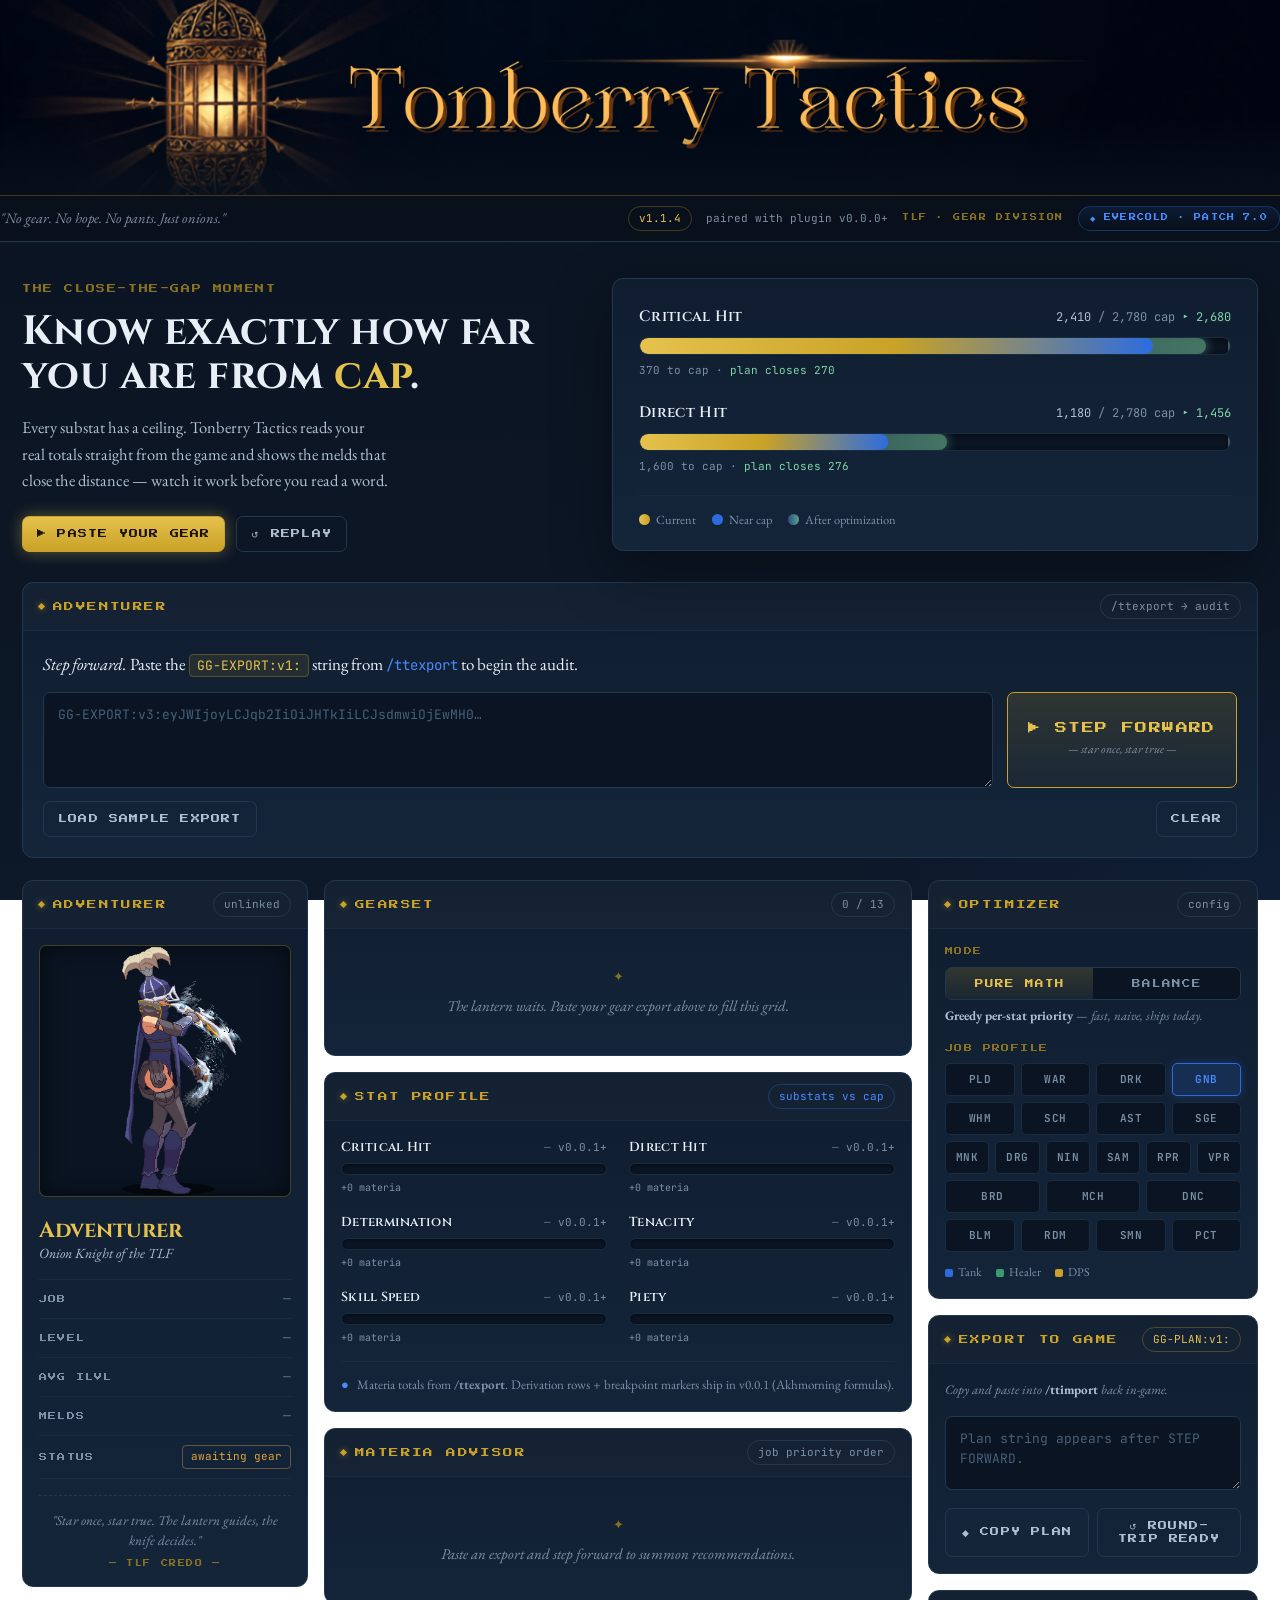
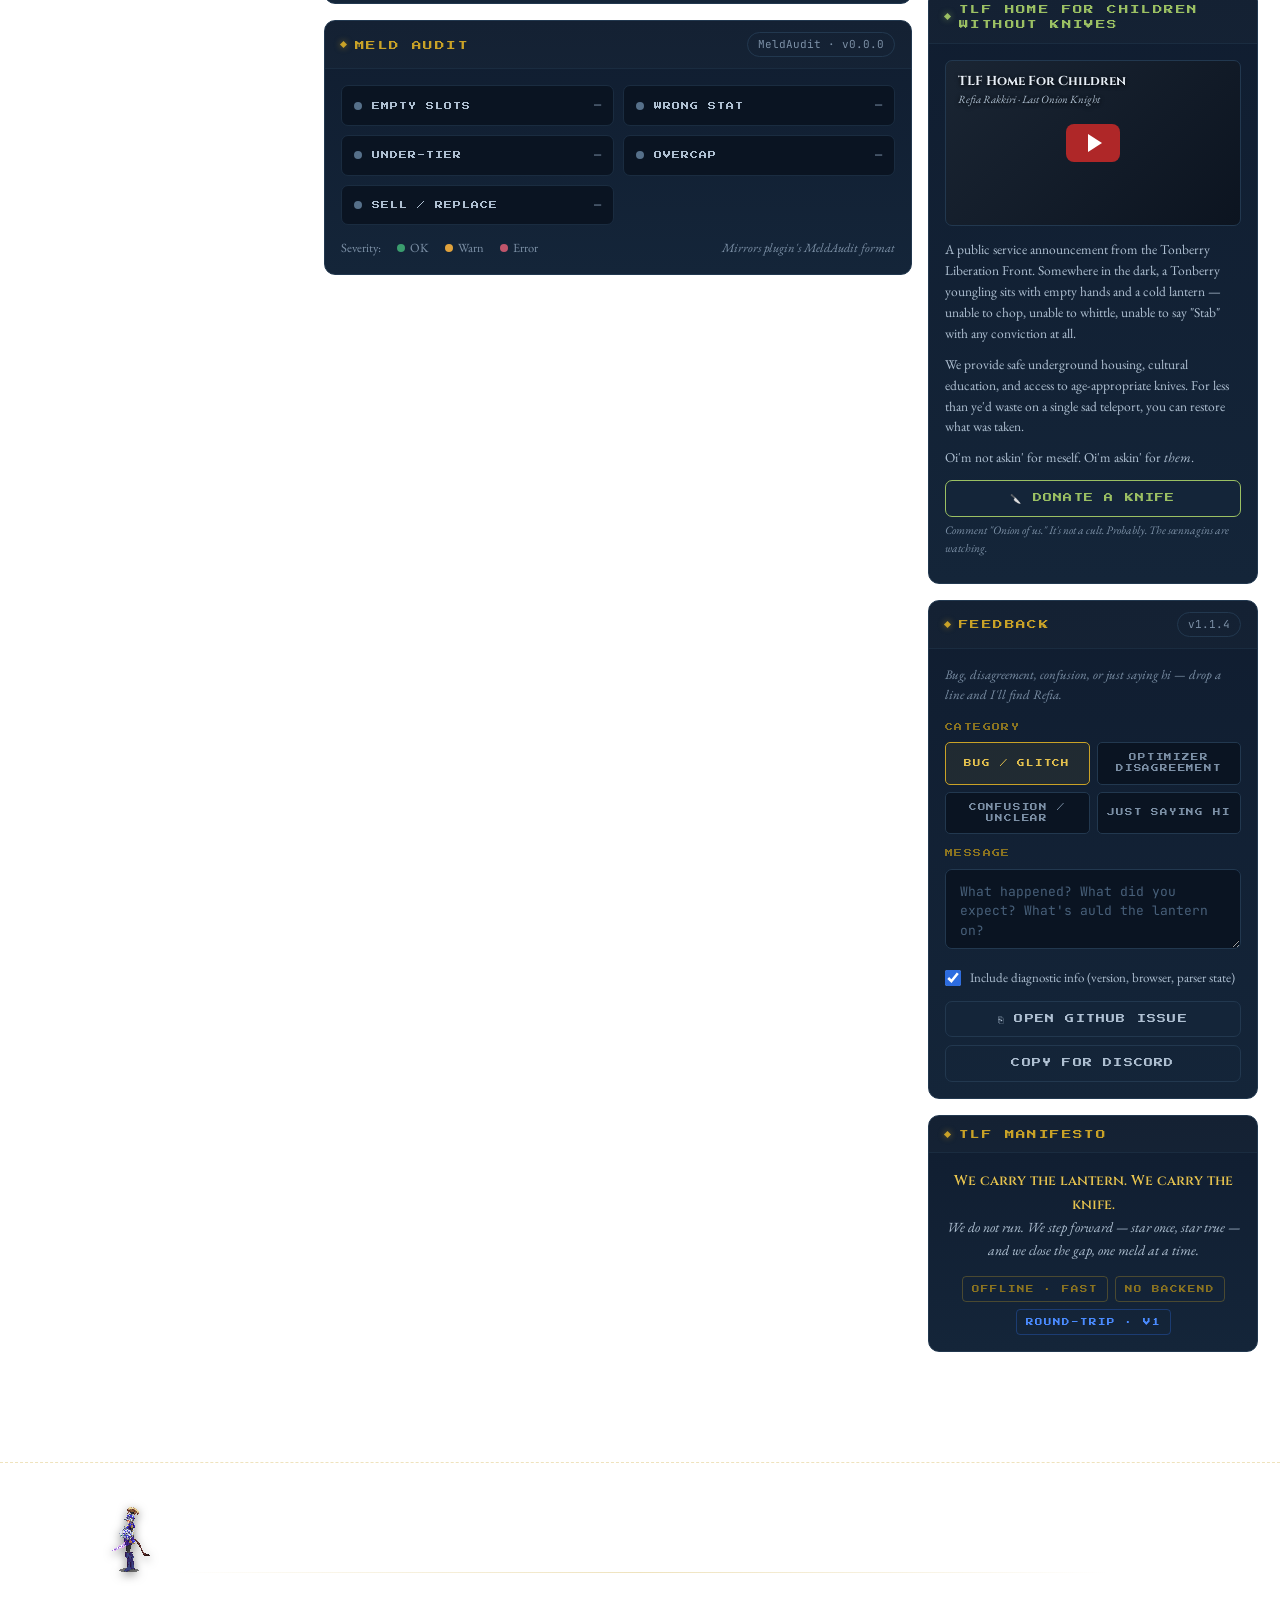
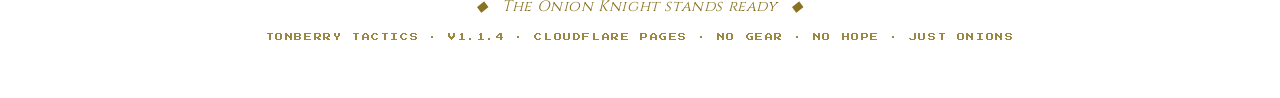
==== docs/design/web-phase2/website/index.html @ f64a409c "fix: restore v1.2.1 version alignment with Phase 2 Web Redesign" ====
<!DOCTYPE html>
<html lang="en">
<head>
<meta charset="UTF-8" />
<meta name="viewport" content="width=device-width, initial-scale=1.0" />
<title>Tonberry Tactics — Gear &amp; Materia Optimizer</title>
<meta name="description" content="Tonberry Tactics — paste your FFXIV gear export, see your real substat caps, and plan the melds." />

<link rel="icon" type="image/png" sizes="32x32" href="assets/favicon-32.png" />
<link rel="icon" type="image/svg+xml" href="assets/tt-icon.svg" />

<link rel="preconnect" href="https://fonts.googleapis.com" />
<link rel="preconnect" href="https://fonts.gstatic.com" crossorigin />
<link href="https://fonts.googleapis.com/css2?family=Cinzel:wght@500;600;700&family=EB+Garamond:ital,wght@0,400;0,500;1,400&family=JetBrains+Mono:wght@400;600&family=Press+Start+2P&display=swap" rel="stylesheet" />
<link rel="stylesheet" href="styles.css" />
</head>
<body>

<!-- ─── MASTHEAD ────────────────────────────────────────────────────────── -->
<header class="masthead">
  <img class="mh-bg" src="assets/masthead.png" alt="Tonberry Tactics" />
</header>
<div class="subbar">
  <div class="wrap subbar-inner">
    <span class="tagline">"No gear. No hope. No pants. Just onions."</span>
    <div class="subbar-meta">
      <span class="chip gold">v1.1.4</span>
      <span class="sub-plugin">paired with plugin v0.0.0+</span>
      <span class="sub-div">TLF · Gear Division</span>
      <span class="patch-pill">◆ Evercold · Patch 7.0</span>
    </div>
  </div>
</div>

<!-- ─── HERO — live close-the-gap demo ──────────────────────────────────── -->
<section class="hero-demo">
  <div class="wrap hero-inner">
    <div class="hero-copy">
      <span class="eyebrow">The close-the-gap moment</span>
      <h1 class="hero-head">Know exactly how far<br />you are from <span class="accent">cap</span>.</h1>
      <p class="hero-sub">Every substat has a ceiling. Tonberry Tactics reads your real totals straight from the game and shows the melds that close the distance — watch it work before you read a word.</p>
      <div class="hero-cta">
        <a class="btn primary" href="#exportTop">▶ Paste your gear</a>
        <button class="btn ghost cobalt" id="heroReplay">↺ Replay</button>
      </div>
    </div>
    <div class="hero-stage">
      <div class="hero-gauges" id="heroGauges"></div>
      <div class="hero-legend">
        <span><i class="dot gold"></i> Current</span>
        <span><i class="dot cobalt"></i> Near cap</span>
        <span><i class="dot ghost"></i> After optimization</span>
      </div>
    </div>
  </div>
</section>

<div class="wrap">

  <!-- ─── EXPORT BAR ────────────────────────────────────────────────────── -->
  <section class="panel export-bar" id="exportTop">
    <div class="panel-hd"><span class="title">Adventurer</span><span class="chip">/ttexport → audit</span></div>
    <div class="panel-bd">
      <p class="export-lead"><span class="italic">Step forward.</span> Paste the <span class="tok">GG-EXPORT:v1:</span> string from <span class="cmd">/ttexport</span> to begin the audit.</p>
      <div class="export-row">
        <textarea id="exportInput" placeholder="GG-EXPORT:v3:eyJWIjoyLCJqb2IiOiJHTkIiLCJsdmwiOjEwMH0…"></textarea>
        <button class="step-forward" id="stepBtn">
          ▶ Step Forward
          <small>— star once, star true —</small>
        </button>
      </div>
      <div class="export-actions">
        <button class="btn ghost cobalt" id="sampleBtn">Load sample export</button>
        <button class="btn ghost" id="clearBtn">Clear</button>
      </div>
    </div>
  </section>

  <!-- ─── MAIN LAYOUT ───────────────────────────────────────────────────── -->
  <div class="layout">

    <!-- LEFT: ADVENTURER -->
    <aside class="col-left">
      <section class="panel">
        <div class="panel-hd"><span class="title">Adventurer</span><span class="chip" id="advTag">unlinked</span></div>
        <div class="panel-bd">
          <img class="adv-portrait" src="assets/adventurer.png" alt="Adventurer portrait" />
          <div class="adv-name" id="advName">Adventurer</div>
          <div class="adv-role">Onion Knight of the TLF</div>
          <div class="adv-stats">
            <div class="row"><span class="k">Job</span><span class="v dim" id="advJob">—</span></div>
            <div class="row"><span class="k">Level</span><span class="v dim" id="advLevel">—</span></div>
            <div class="row"><span class="k">Avg iLvl</span><span class="v dim" id="advIlvl">—</span></div>
            <div class="row"><span class="k">Melds</span><span class="v dim" id="advMelds">—</span></div>
            <div class="row"><span class="k">Status</span><span class="adv-status" id="advStatus">awaiting gear</span></div>
          </div>
          <div class="adv-credo">
            "Star once, star true. The lantern guides, the knife decides."
            <span class="sig">— TLF Credo —</span>
          </div>
        </div>
      </section>
    </aside>

    <!-- MIDDLE: GEARSET / STAT PROFILE / ADVISOR / AUDIT -->
    <section class="col-mid">

      <section class="panel">
        <div class="panel-hd"><span class="title">Gearset</span><span class="chip" id="gearCount">0 / 13</span></div>
        <div class="panel-bd">
          <div id="gearEmpty" class="empty-state">The lantern waits. Paste your gear export above to fill this grid.</div>
          <div id="gearGrid" class="gear-grid" hidden></div>
        </div>
      </section>

      <section class="panel">
        <div class="panel-hd"><span class="title">Stat Profile</span><span class="chip cobalt">substats vs cap</span></div>
        <div class="panel-bd">
          <div id="statGrid" class="stat-grid"></div>
          <div class="stat-note"><span class="dot">●</span> <span>Materia totals from <strong>/ttexport</strong>. Derivation rows + breakpoint markers ship in v0.0.1 (Akhmorning formulas).</span></div>
        </div>
      </section>

      <section class="panel">
        <div class="panel-hd"><span class="title">Materia Advisor</span><span class="chip" id="advisorChip">job priority order</span></div>
        <div class="panel-bd">
          <div id="advisorEmpty" class="empty-state">Paste an export and step forward to summon recommendations.</div>
          <div id="advisorList" hidden></div>
        </div>
      </section>

      <section class="panel">
        <div class="panel-hd"><span class="title">Meld Audit</span><span class="chip">MeldAudit · v0.0.0</span></div>
        <div class="panel-bd">
          <div class="audit-grid">
            <div class="audit-row" id="auEmpty"><span class="sev"></span><span class="a-name">Empty slots</span><span class="a-val">—</span></div>
            <div class="audit-row" id="auWrong"><span class="sev"></span><span class="a-name">Wrong stat</span><span class="a-val">—</span></div>
            <div class="audit-row" id="auTier"><span class="sev"></span><span class="a-name">Under-tier</span><span class="a-val">—</span></div>
            <div class="audit-row" id="auOver"><span class="sev"></span><span class="a-name">Overcap</span><span class="a-val">—</span></div>
            <div class="audit-row" id="auSell"><span class="sev"></span><span class="a-name">Sell / replace</span><span class="a-val">—</span></div>
          </div>
          <div class="audit-legend">
            <span>Severity:</span>
            <span class="sw"><i style="background:var(--ok)"></i> OK</span>
            <span class="sw"><i style="background:var(--warn)"></i> Warn</span>
            <span class="sw"><i style="background:var(--over)"></i> Error</span>
            <span style="margin-left:auto; font-style:italic;">Mirrors plugin's MeldAudit format</span>
          </div>
        </div>
      </section>

    </section>

    <!-- RIGHT: OPTIMIZER / EXPORT / PSA / FEEDBACK / MANIFESTO -->
    <aside class="col-right">

      <section class="panel">
        <div class="panel-hd"><span class="title">Optimizer</span><span class="chip">config</span></div>
        <div class="panel-bd">
          <div class="job-label">Mode</div>
          <div class="mode-toggle" id="modeToggle">
            <button class="active" data-mode="pure">Pure Math</button>
            <button data-mode="balance">Balance</button>
          </div>
          <p class="mode-desc" id="modeDesc"><b>Greedy per-stat priority</b> — fast, naive, ships today.</p>
          <div class="job-label">Job profile</div>
          <div class="job-grid" id="jobGrid"></div>
          <div class="job-legend">
            <span><i style="background:var(--cobalt)"></i> Tank</span>
            <span><i style="background:var(--ok)"></i> Healer</span>
            <span><i style="background:var(--gold)"></i> DPS</span>
          </div>
        </div>
      </section>

      <section class="panel">
        <div class="panel-hd"><span class="title">Export to Game</span><span class="chip gold">GG-PLAN:v1:</span></div>
        <div class="panel-bd">
          <p class="mode-desc">Copy and paste into <b>/ttimport</b> back in-game.</p>
          <textarea id="planOutput" placeholder="Plan string appears after STEP FORWARD." readonly style="min-height:74px;"></textarea>
          <div class="fb-actions" style="margin-top:10px; flex-direction:row; gap:8px;">
            <button class="btn full" id="copyPlan">◆ Copy plan</button>
            <button class="btn full ghost" id="roundTrip">↺ Round-trip ready</button>
          </div>
        </div>
      </section>

      <section class="panel psa">
        <div class="panel-hd"><span class="title">TLF Home for Children Without Knives</span></div>
        <div class="panel-bd">
          <div class="video-thumb">
            <span class="v-cap">TLF Home For Children</span>
            <span class="v-sub">Refia Rakkiri · Last Onion Knight</span>
            <span class="play"></span>
          </div>
          <div class="psa-text">
            <p>A public service announcement from the Tonberry Liberation Front. Somewhere in the dark, a Tonberry youngling sits with empty hands and a cold lantern — unable to chop, unable to whittle, unable to say "Stab" with any conviction at all.</p>
            <p>We provide safe underground housing, cultural education, and access to age-appropriate knives. For less than ye'd waste on a single sad teleport, you can restore what was taken.</p>
            <p>Oi'm not askin' for meself. Oi'm askin' for <em>them</em>.</p>
            <div class="donate"><button class="btn">🔪 Donate a knife</button></div>
            <p class="small">Comment "Onion of us." It's not a cult. Probably. The sœnnagins are watching.</p>
          </div>
        </div>
      </section>

      <section class="panel">
        <div class="panel-hd"><span class="title">Feedback</span><span class="chip">v1.1.4</span></div>
        <div class="panel-bd">
          <p class="mode-desc">Bug, disagreement, confusion, or just saying hi — drop a line and I'll find Refia.</p>
          <div class="job-label">Category</div>
          <div class="fb-cat" id="fbCat">
            <button class="active">Bug / glitch</button>
            <button>Optimizer disagreement</button>
            <button>Confusion / unclear</button>
            <button>Just saying hi</button>
          </div>
          <div class="job-label">Message</div>
          <textarea placeholder="What happened? What did you expect? What's auld the lantern on?" style="min-height:80px;"></textarea>
          <label class="fb-check"><input type="checkbox" checked /> Include diagnostic info (version, browser, parser state)</label>
          <div class="fb-actions">
            <button class="btn full cobalt">⎘ Open GitHub issue</button>
            <button class="btn full ghost">Copy for Discord</button>
          </div>
        </div>
      </section>

      <section class="panel manifesto">
        <div class="panel-hd"><span class="title">TLF Manifesto</span></div>
        <div class="panel-bd">
          <span class="line">We carry the lantern. We carry the knife.</span><br />
          We do not run. We step forward — star once, star true — and we close the gap, one meld at a time.
          <div class="m-chips">
            <span class="m-chip">Offline · fast</span>
            <span class="m-chip">No backend</span>
            <span class="m-chip cobalt">Round-trip · v1</span>
          </div>
        </div>
      </section>

    </aside>
  </div>
</div>

<footer class="site-foot">
  <div class="wrap">
    <div class="foot-walk">
      <div class="ground"></div>
      <div class="walker"><img src="assets/onion-walker.png" alt="The Onion Knight, walking" /></div>
    </div>
    <div class="foot-credo">◆ &nbsp; The Onion Knight stands ready &nbsp; ◆</div>
    <div class="foot-meta">Tonberry Tactics · v1.1.4 · Cloudflare Pages · No gear · No hope · Just onions</div>
  </div>
</footer>

<script>
  // ── cap-gauge state (mirrors GearGoblin.Core CapGauge) ───────────────────
  var SOFT_REF = 2780;
  var STAT_DEFS = ['Critical Hit','Direct Hit','Determination','Tenacity','Skill Speed','Piety'];
  // empty state values
  var EMPTY = STAT_DEFS.map(function(l){ return { label:l, value:null, cap:null }; });
  // populated sample (GNB i735)
  var SAMPLE = {
    name:'Refia Rakkiri', job:'GNB', level:100, ilvl:735, melds:'18 / 24',
    stats:[
      { label:'Critical Hit', value:2640, cap:2780, proj:2714 },
      { label:'Direct Hit',   value:1330, cap:2780, proj:1426 },
      { label:'Determination',value:1910, cap:null,  proj:1968 },
      { label:'Tenacity',     value:1205, cap:2780 },
      { label:'Skill Speed',  value:2900, cap:2780 },
      { label:'Piety',        value:440,  cap:null }
    ],
    gear:['Weapon','Head','Body','Hands','Legs','Feet','Ears','Neck','Wrist','Ring','Ring','Off-hand','Soul'],
    audit:{ empty:['ok','0 open'], wrong:['warn','1 found'], tier:['ok','none'], over:['err','+120 SkS'], sell:['ok','keep all'] },
    advisor:[
      ['I','Legs #4 ← DH XII','+96','+0.4%'],
      ['II','Body #2 ← Crit XII','+74','+0.3%'],
      ['III','Hands #3 ← Det XII','+58','+0.2%']
    ]
  };

  function fmt(n){ return n.toLocaleString('en-US'); }
  var RM = window.matchMedia('(prefers-reduced-motion: reduce)').matches;

  function gState(v,c){
    var has=c!=null, r=has&&c>0?v/c:0, over=has&&v>c, near=has&&!over&&r>=0.9;
    var tick = over ? Math.round(c/v*100) : 100;
    return { has:has, over:over,
      fill: v==null?0:(!has?Math.min(85,Math.round(v/SOFT_REF*100)):over?tick:Math.min(100,Math.round(r*100))),
      tick: tick, bleed: over ? (100-tick) : 0,
      cls: (over||near) ? 'is-near' : 'is-mid' };
  }
  function projPctOf(proj, cap){
    return cap!=null ? Math.min(100,Math.round(proj/cap*100)) : Math.min(85,Math.round(proj/SOFT_REF*100));
  }

  function renderStats(stats, animate){
    var host=document.getElementById('statGrid'); host.innerHTML='';
    stats.forEach(function(s){
      var st=gState(s.value,s.cap);
      var hasProj = s.proj!=null && s.value!=null;
      var pPct = hasProj ? projPctOf(s.proj, s.cap) : null;
      var valHtml = s.value==null
        ? '<span class="gauge-val empty">— <span class="cap">v0.0.1+</span></span>'
        : '<span class="gauge-val">'+fmt(s.value)+' <span class="cap">'+(!st.has?'/ no cap':st.over?'/ '+fmt(s.cap)+' cap · <span class="over">+'+fmt(s.value-s.cap)+' over</span>':'/ '+fmt(s.cap)+' cap')+'</span></span>';
      var footHtml = s.value==null ? '<div class="gauge-foot">+0 materia</div>'
        : hasProj ? '<div class="gauge-foot proj">▸ plan → '+fmt(s.proj)+'</div>' : '';
      var g=document.createElement('div'); g.className='gauge';
      g.innerHTML='<div class="gauge-head"><span class="gauge-label">'+s.label+'</span>'+valHtml+'</div>'+
        '<div class="gauge-track">'+
          (hasProj ? '<div class="gauge-proj" data-fill="'+pPct+'"></div>' : '')+
          '<div class="gauge-fill '+st.cls+'" data-fill="'+st.fill+'"></div>'+
          (st.has?'<div class="cap-tick" style="left:'+st.tick+'%"></div>':'')+
          (st.bleed>0?'<div class="gauge-bleed" style="left:'+st.tick+'%" data-w="'+st.bleed+'"></div>':'')+
        '</div>'+footHtml;
      host.appendChild(g);
    });
    requestAnimationFrame(function(){
      host.querySelectorAll('.gauge-fill').forEach(function(el){ el.style.width=(animate&&!RM?el.getAttribute('data-fill'):(animate?el.getAttribute('data-fill'):0))+'%'; });
      var doDelta=function(){
        host.querySelectorAll('.gauge-proj').forEach(function(el){ el.style.width=el.getAttribute('data-fill')+'%'; });
        host.querySelectorAll('.gauge-bleed').forEach(function(el){ el.style.width=el.getAttribute('data-w')+'%'; });
      };
      if(animate){ RM ? doDelta() : setTimeout(doDelta, 720); }
    });
  }

  // ── HERO: live close-the-gap demo ─────────────────────────────────────────
  var HERO = [
    { label:'Critical Hit', value:2410, cap:2780, proj:2680 },
    { label:'Direct Hit',   value:1180, cap:2780, proj:1456 }
  ];
  function buildHero(){
    var host=document.getElementById('heroGauges'); host.innerHTML='';
    HERO.forEach(function(s){
      var fillPct=Math.round(s.value/s.cap*100), pPct=Math.round(s.proj/s.cap*100);
      var near=fillPct>=90;
      var gap=s.cap-s.value, closes=s.proj-s.value;
      var g=document.createElement('div'); g.className='hero-gauge';
      g.innerHTML='<div class="hg-head"><span class="hg-label">'+s.label+'</span>'+
        '<span class="hg-val"><span class="cur">'+fmt(s.value)+'</span> <span class="cap">/ '+fmt(s.cap)+' cap</span> <span class="proj">▸ '+fmt(s.proj)+'</span></span></div>'+
        '<div class="hero-track"><div class="hg-proj" data-fill="'+pPct+'"></div>'+
          '<div class="hg-fill'+(near?' is-near':'')+'" data-fill="'+fillPct+'"></div>'+
          '<div class="hero-tick"></div></div>'+
        '<div class="hg-gap">'+fmt(gap)+' to cap · <span class="closes">plan closes '+fmt(closes)+'</span></div>';
      host.appendChild(g);
    });
  }
  function playHero(){
    var host=document.getElementById('heroGauges');
    var fills=host.querySelectorAll('.hg-fill'), projs=host.querySelectorAll('.hg-proj');
    var head=document.querySelector('.hero-head');
    if(RM){
      fills.forEach(function(f){ f.style.width=f.dataset.fill+'%'; });
      projs.forEach(function(p){ p.style.width=p.dataset.fill+'%'; });
      head.classList.add('in'); host.classList.add('show-proj'); return;
    }
    fills.forEach(function(f){ f.style.width='0%'; });
    projs.forEach(function(p){ p.style.width='0%'; });
    head.classList.remove('in'); host.classList.remove('show-proj');
    requestAnimationFrame(function(){
      setTimeout(function(){ fills.forEach(function(f){ f.style.width=f.dataset.fill+'%'; }); }, 160);
      setTimeout(function(){ head.classList.add('in'); }, 720);
      setTimeout(function(){ projs.forEach(function(p){ p.style.width=p.dataset.fill+'%'; }); host.classList.add('show-proj'); }, 1750);
    });
  }

  // ── job grid ──────────────────────────────────────────────────────────────
  var JOBS = [
    [['PLD','tank'],['WAR','tank'],['DRK','tank'],['GNB','tank']],
    [['WHM','healer'],['SCH','healer'],['AST','healer'],['SGE','healer']],
    [['MNK','dps'],['DRG','dps'],['NIN','dps'],['SAM','dps'],['RPR','dps'],['VPR','dps']],
    [['BRD','dps'],['MCH','dps'],['DNC','dps']],
    [['BLM','dps'],['RDM','dps'],['SMN','dps'],['PCT','dps']]
  ];
  var activeJob='GNB';
  function renderJobs(){
    var host=document.getElementById('jobGrid'); host.innerHTML='';
    JOBS.forEach(function(rowArr){
      var row=document.createElement('div'); row.className='job-row';
      rowArr.forEach(function(j){
        var b=document.createElement('div');
        b.className='job '+j[1]+(j[0]===activeJob?' active':'');
        b.textContent=j[0];
        b.onclick=function(){ activeJob=j[0]; renderJobs(); };
        row.appendChild(b);
      });
      host.appendChild(row);
    });
  }

  // ── populate / clear ──────────────────────────────────────────────────────
  function setText(id,t){ document.getElementById(id).textContent=t; }
  function loadSample(){
    var s=SAMPLE;
    setText('advName',s.name); setText('advJob',s.job); setText('advLevel',s.level);
    setText('advIlvl','i'+s.ilvl); setText('advMelds',s.melds);
    document.getElementById('advJob').classList.remove('dim');
    document.getElementById('advLevel').classList.remove('dim');
    document.getElementById('advIlvl').classList.remove('dim');
    document.getElementById('advMelds').classList.remove('dim');
    var st=document.getElementById('advStatus'); st.textContent='audited'; st.style.color='var(--ok)'; st.style.borderColor='rgba(58,157,110,0.4)';
    document.getElementById('advTag').textContent='linked';
    activeJob=s.job; renderJobs();

    // gear
    document.getElementById('gearEmpty').hidden=true;
    var gg=document.getElementById('gearGrid'); gg.hidden=false; gg.innerHTML='';
    s.gear.forEach(function(name){
      var d=document.createElement('div'); d.className='gear-slot';
      d.innerHTML='<span class="ico"></span><span><span class="g-name">'+name+'</span><br><span class="g-meta">i'+s.ilvl+' · melded</span></span>';
      gg.appendChild(d);
    });
    setText('gearCount','13 / 13');

    renderStats(s.stats, true);

    // advisor
    document.getElementById('advisorEmpty').hidden=true;
    var al=document.getElementById('advisorList'); al.hidden=false; al.innerHTML='';
    al.style.display='flex'; al.style.flexDirection='column'; al.style.gap='8px';
    s.advisor.forEach(function(r){
      var d=document.createElement('div');
      d.style.cssText='display:flex;align-items:center;gap:12px;padding:10px 12px;border:1px solid var(--line-soft);border-radius:7px;background:var(--sink);';
      d.innerHTML='<span style="font-family:var(--f-pixel);font-size:9px;color:var(--gold-bright);">'+r[0]+'</span>'+
        '<span style="font-family:var(--f-data);font-size:13px;color:var(--fg);flex:1;">'+r[1]+' <span style="color:var(--ok);">('+r[2]+')</span></span>'+
        '<span class="chip cobalt">'+r[3]+'</span>';
      al.appendChild(d);
    });

    // audit
    var a=s.audit;
    [['auEmpty',a.empty],['auWrong',a.wrong],['auTier',a.tier],['auOver',a.over],['auSell',a.sell]].forEach(function(x){
      var row=document.getElementById(x[0]); row.className='audit-row '+x[1][0];
      row.querySelector('.a-val').textContent=x[1][1];
    });

    document.getElementById('planOutput').value='GG-PLAN:v1:eyJWIjoxLCJqb2IiOiJHTkIiLCJtZWxkcyI6W119…';
    document.getElementById('exportInput').value='GG-EXPORT:v2:eyJWIjoyLCJqb2IiOiJHTkIiLCJsdmwiOjEwMCwiaWx2bCI6NzM1fQ…';
  }

  function clearAll(){ location.reload(); }

  // ── mode + feedback toggles ───────────────────────────────────────────────
  document.getElementById('modeToggle').addEventListener('click', function(e){
    var b=e.target.closest('button'); if(!b) return;
    this.querySelectorAll('button').forEach(function(x){ x.classList.remove('active'); });
    b.classList.add('active');
    document.getElementById('modeDesc').innerHTML = b.dataset.mode==='pure'
      ? '<b>Greedy per-stat priority</b> — fast, naive, ships today.'
      : '<b>Balance consensus weights</b> — community stat priorities per job.';
  });
  document.getElementById('fbCat').addEventListener('click', function(e){
    var b=e.target.closest('button'); if(!b) return;
    this.querySelectorAll('button').forEach(function(x){ x.classList.remove('active'); });
    b.classList.add('active');
  });

  document.getElementById('sampleBtn').onclick=loadSample;
  document.getElementById('stepBtn').onclick=function(){
    if(document.getElementById('exportInput').value.trim()) loadSample(); else loadSample();
  };
  document.getElementById('clearBtn').onclick=clearAll;
  document.getElementById('heroReplay').onclick=playHero;

  // init: hero demo + empty tool state
  buildHero(); playHero();
  renderStats(EMPTY, false);
  renderJobs();
</script>
</body>
</html>
---- docs/design/web-phase2/website/styles.css ----
/* Tonberry Tactics — web optimizer, modern dark redesign (v1.1.4)
   Same tool, same panels, same TLF voice — refined chrome, real hierarchy,
   cap-gauge stat profile. Plain CSS; ports to Blazor. */

:root {
  /* ground */
  --bg:#0a1320; --bg-2:#0d1828;
  --panel:#101d30; --panel-2:#142539; --sink:#0a1422;
  --line:#22384f; --line-soft:#1a2c40;
  --line-gold:rgba(201,162,39,0.30); --line-cobalt:rgba(45,108,223,0.35);
  /* accents */
  --gold:#C9A227; --gold-bright:#E5C24E; --gold-dim:#8A7320;
  --cobalt:#2D6CDF; --cobalt-bright:#4A8BFF; --cobalt-deep:#1B3F8C;
  --tonberry:#9bc063;
  /* text */
  --fg:#E7EEF6; --fg-2:#AFC0D2; --fg-muted:#7C90A6; --fg-faint:#56708a;
  /* status */
  --ok:#3A9D6E; --warn:#E0A23C; --over:#C0556B; --err:#C0556B;
  /* glow */
  --glow-gold:0 0 16px rgba(229,194,78,0.40);
  --glow-cobalt:0 0 18px rgba(74,139,255,0.45);
  /* type */
  --f-display:"Cinzel","Trajan Pro",Georgia,serif;
  --f-body:"EB Garamond",Georgia,serif;
  --f-pixel:"Press Start 2P",monospace;
  --f-data:"JetBrains Mono","Cascadia Code",monospace;
  --radius:11px; --radius-sm:7px;
}

* { box-sizing:border-box; margin:0; padding:0; }
html { -webkit-text-size-adjust:100%; }
body {
  font-family:var(--f-body); font-size:16px; line-height:1.55; color:var(--fg);
  background:
    radial-gradient(70vw 50vh at 12% -5%, rgba(201,162,39,0.06), transparent 60%),
    radial-gradient(60vw 50vh at 100% 100%, rgba(45,108,223,0.08), transparent 60%),
    linear-gradient(180deg, var(--bg) 0%, var(--bg-2) 100%);
  background-attachment:fixed; min-height:100vh;
  -webkit-font-smoothing:antialiased;
}
.wrap { max-width:1280px; margin:0 auto; padding:0 22px; }
a { color:inherit; }

/* ── shared atoms ─────────────────────────────────────────────────────────── */
.eyebrow {
  font-family:var(--f-pixel); font-size:9px; letter-spacing:1.6px; text-transform:uppercase;
  color:var(--gold-dim);
}
.mono { font-family:var(--f-data); }
.italic { font-family:var(--f-body); font-style:italic; }

.btn {
  font-family:var(--f-pixel); font-size:9px; letter-spacing:1.2px; text-transform:uppercase;
  padding:11px 14px; border-radius:var(--radius-sm); border:1px solid var(--line);
  background:var(--panel-2); color:var(--fg-2); cursor:pointer; line-height:1.4;
  transition:all .16s ease; display:inline-flex; align-items:center; gap:8px; text-decoration:none;
}
.btn:hover { border-color:var(--gold); color:var(--gold-bright); }
.btn.primary {
  background:linear-gradient(180deg, var(--gold-bright), var(--gold)); color:#1a1306;
  border-color:var(--gold); box-shadow:var(--glow-gold); font-weight:400;
}
.btn.primary:hover { filter:brightness(1.06); color:#1a1306; }
.btn.ghost { background:transparent; }
.btn.cobalt:hover { border-color:var(--cobalt); color:var(--cobalt-bright); }
.btn.full { width:100%; justify-content:center; }

.chip {
  font-family:var(--f-data); font-size:11px; color:var(--fg-muted);
  border:1px solid var(--line); border-radius:999px; padding:3px 10px; white-space:nowrap;
}
.chip.gold { color:var(--gold-bright); border-color:var(--line-gold); }
.chip.cobalt { color:var(--cobalt-bright); border-color:var(--line-cobalt); }

/* ── panel ────────────────────────────────────────────────────────────────── */
.panel {
  background:linear-gradient(180deg, var(--panel), var(--panel-2));
  border:1px solid var(--line); border-radius:var(--radius);
  margin-bottom:16px; overflow:hidden;
}
.panel-hd {
  display:flex; align-items:center; justify-content:space-between; gap:10px;
  padding:11px 16px; border-bottom:1px solid var(--line-soft);
  background:rgba(255,255,255,0.015);
}
.panel-hd .title {
  font-family:var(--f-pixel); font-size:9.5px; letter-spacing:1.4px; text-transform:uppercase;
  color:var(--gold); display:flex; align-items:center; gap:9px;
}
.panel-hd .title::before {
  content:""; width:5px; height:5px; background:var(--gold); transform:rotate(45deg); flex:none;
  box-shadow:0 0 6px rgba(201,162,39,0.6);
}
.panel-bd { padding:16px; }

.empty-state {
  font-family:var(--f-body); font-style:italic; font-size:15px; color:var(--fg-muted);
  text-align:center; padding:22px 14px; line-height:1.5;
}
.empty-state::before { content:"✦"; color:var(--gold-dim); display:block; font-style:normal; margin-bottom:8px; font-size:13px; }

/* ── masthead (Canva banner) ──────────────────────────────────────────────── */
.masthead {
  position:relative; width:100%; background:#070d16; overflow:hidden;
  height:clamp(132px, 17vw, 196px); border-bottom:1px solid var(--line-gold);
}
.masthead .mh-bg {
  position:absolute; inset:0; width:100%; height:100%; object-fit:cover; object-position:center;
  z-index:0;
}
/* fade the banner edges into the app ground */
.masthead::after {
  content:""; position:absolute; inset:0; z-index:1; pointer-events:none;
  background:
    linear-gradient(180deg, transparent 60%, rgba(10,19,32,0.55) 100%),
    radial-gradient(120% 80% at 50% 30%, transparent 55%, rgba(7,13,22,0.6) 100%);
}

/* slim sticky info bar under the masthead */
.subbar {
  position:sticky; top:0; z-index:40; border-bottom:1px solid var(--line);
  background:rgba(9,16,27,0.82); -webkit-backdrop-filter:blur(10px); backdrop-filter:blur(10px);
}
.subbar-inner { display:flex; align-items:center; justify-content:space-between; gap:18px; padding:10px 0; }
.subbar .tagline { font-family:var(--f-body); font-style:italic; font-size:14.5px; color:var(--fg-muted); white-space:nowrap; }
.subbar-meta { display:flex; align-items:center; gap:14px; }
.subbar-meta .sub-plugin { font-family:var(--f-data); font-size:11px; color:var(--fg-muted); }
.subbar-meta .sub-div { font-family:var(--f-pixel); font-size:7px; letter-spacing:1.5px; color:var(--gold-dim); text-transform:uppercase; }
.patch-pill {
  font-family:var(--f-pixel); font-size:7px; letter-spacing:1.2px; text-transform:uppercase; color:var(--cobalt-bright);
  border:1px solid var(--line-cobalt); border-radius:999px; padding:6px 11px;
  background:linear-gradient(180deg, rgba(45,108,223,0.12), transparent);
}

/* ── HERO — the "close-the-gap" live demo ─────────────────────────────────── */
.hero-demo { padding:34px 0 8px; }
.hero-inner { display:grid; grid-template-columns:0.92fr 1.08fr; gap:40px; align-items:center; }
.hero-copy .eyebrow { display:inline-block; margin-bottom:14px; }
.hero-head {
  font-family:var(--f-display); font-weight:700; font-size:clamp(2rem,3.2vw,2.9rem); line-height:1.08;
  color:var(--fg); letter-spacing:0.4px;
  opacity:0; transform:translateY(14px); transition:opacity .8s ease, transform .8s cubic-bezier(.22,.61,.36,1);
}
.hero-head.in { opacity:1; transform:none; }
.hero-head .accent { color:var(--gold-bright); }
.hero-sub { font-family:var(--f-body); font-size:16.5px; color:var(--fg-2); margin:16px 0 22px; max-width:46ch; line-height:1.6; }
.hero-cta { display:flex; gap:11px; flex-wrap:wrap; }

.hero-stage {
  background:linear-gradient(180deg, var(--panel), var(--panel-2));
  border:1px solid var(--line); border-radius:var(--radius); padding:26px 26px 20px;
  box-shadow:0 22px 60px rgba(0,0,0,0.35);
}
.hero-gauges { display:flex; flex-direction:column; gap:22px; }
.hero-gauge .hg-head { display:flex; justify-content:space-between; align-items:baseline; gap:10px; margin-bottom:9px; }
.hg-label { font-family:var(--f-display); font-size:15px; font-weight:600; color:var(--fg); letter-spacing:0.3px; white-space:nowrap; }
.hg-val { font-family:var(--f-data); font-size:12px; color:var(--fg-2); white-space:nowrap; }
.hg-val .cap { color:var(--fg-muted); }
.hg-val .proj { color:#7fd6a6; opacity:0; transition:opacity .6s ease; }
.hero-gauges.show-proj .hg-val .proj { opacity:1; }
.hero-track {
  position:relative; height:18px; border-radius:999px; background:var(--sink);
  border:1px solid var(--line-soft); box-shadow:inset 0 1px 4px rgba(0,0,0,0.6); overflow:hidden;
}
.hg-proj {
  position:absolute; inset:0 auto 0 0; height:100%; width:0; border-radius:999px; z-index:1;
  background:linear-gradient(90deg, rgba(74,139,255,0.22), rgba(127,214,166,0.5));
  box-shadow:0 0 12px rgba(127,214,166,0.5); transition:width .9s cubic-bezier(.22,.61,.36,1);
}
.hg-fill {
  position:absolute; inset:0 auto 0 0; height:100%; width:0; border-radius:999px; z-index:2;
  background:linear-gradient(90deg, var(--gold-bright) 0%, var(--gold) 50%, var(--cobalt) 100%);
  transition:width 1.4s cubic-bezier(.16,.84,.34,1);
}
.hg-fill.is-near { box-shadow:var(--glow-cobalt); }
.hero-tick { position:absolute; top:-2px; bottom:-2px; right:0; width:2px; background:var(--fg); opacity:0.32; z-index:4; }
.hg-gap { font-family:var(--f-data); font-size:11px; color:var(--fg-muted); margin-top:7px; }
.hg-gap .closes { color:#7fd6a6; }
.hero-legend { display:flex; gap:16px; flex-wrap:wrap; margin-top:20px; padding-top:14px; border-top:1px solid var(--line-soft); font-family:var(--f-body); font-size:12.5px; color:var(--fg-muted); }
.hero-legend span { display:flex; align-items:center; gap:6px; }
.hero-legend .dot { width:11px; height:11px; border-radius:50%; }
.hero-legend .dot.gold { background:linear-gradient(90deg,var(--gold-bright),var(--gold)); }
.hero-legend .dot.cobalt { background:var(--cobalt); }
.hero-legend .dot.ghost { background:linear-gradient(90deg, rgba(74,139,255,0.4), rgba(127,214,166,0.7)); }

/* ── elevated gauge states (projected overlay + overcap bleed) ────────────── */
.gauge-proj {
  position:absolute; inset:0 auto 0 0; height:100%; width:0; border-radius:999px; z-index:1;
  background:linear-gradient(90deg, rgba(74,139,255,0.2), rgba(127,214,166,0.46));
  box-shadow:0 0 10px rgba(127,214,166,0.42); transition:width .9s cubic-bezier(.22,.61,.36,1);
}
.gauge-bleed {
  position:absolute; top:-1px; bottom:-1px; width:0; z-index:3; border-radius:0 999px 999px 0;
  background:linear-gradient(90deg, var(--over), #9c3b50); box-shadow:0 0 12px rgba(192,85,107,0.6);
  transition:width .9s cubic-bezier(.22,.61,.36,1); animation:tt-bleed 1.9s ease-in-out infinite;
}
@keyframes tt-bleed { 0%,100%{ opacity:0.55; } 50%{ opacity:1; } }
.gauge-foot.proj { color:#7fd6a6; }

@media (prefers-reduced-motion: reduce) {
  .hero-head { opacity:1; transform:none; transition:none; }
  .hg-fill, .hg-proj, .gauge-proj, .gauge-bleed { transition:none; }
  .gauge-bleed { animation:none; }
  .hg-val .proj { opacity:1; }
}

@media (max-width:860px) {
  .hero-inner { grid-template-columns:1fr; gap:24px; }
  .hero-sub { max-width:none; }
}

/* ── export hero bar ──────────────────────────────────────────────────────── */
.export-bar { margin:22px 0; }
.export-bar .panel-bd { padding:20px; }
.export-lead { font-family:var(--f-body); font-size:17px; color:var(--fg); margin-bottom:14px; }
.export-lead .tok { font-family:var(--f-data); font-size:13px; color:var(--gold-bright); background:rgba(201,162,39,0.10);
  border:1px solid var(--line-gold); border-radius:4px; padding:2px 7px; }
.export-lead .cmd { font-family:var(--f-data); font-size:14px; color:var(--cobalt-bright); }
.export-row { display:grid; grid-template-columns:1fr 230px; gap:14px; align-items:stretch; }
textarea, input[type=text] {
  width:100%; font-family:var(--f-data); font-size:13px; color:var(--fg);
  background:var(--sink); border:1px solid var(--line); border-radius:var(--radius-sm);
  padding:12px 14px; resize:vertical; line-height:1.5; transition:border-color .16s ease, box-shadow .16s ease;
}
textarea::placeholder { color:#48607a; }
textarea:focus, input:focus { outline:none; border-color:var(--gold); box-shadow:0 0 0 3px rgba(201,162,39,0.12); }
.export-row textarea { min-height:96px; }
.step-forward {
  display:flex; flex-direction:column; align-items:center; justify-content:center; gap:7px;
  font-family:var(--f-pixel); font-size:12px; letter-spacing:1.4px; text-transform:uppercase;
  background:linear-gradient(180deg, rgba(201,162,39,0.16), rgba(201,162,39,0.04));
  border:1px solid var(--gold); border-radius:var(--radius-sm); color:var(--gold-bright);
  cursor:pointer; text-align:center; transition:all .16s ease; padding:14px;
}
.step-forward:hover { background:linear-gradient(180deg, rgba(229,194,78,0.26), rgba(201,162,39,0.08)); box-shadow:var(--glow-gold); }
.step-forward small { font-family:var(--f-body); font-style:italic; font-size:12px; letter-spacing:0; color:var(--fg-muted); text-transform:none; }
.export-actions { display:flex; justify-content:space-between; margin-top:13px; }

/* ── main grid ────────────────────────────────────────────────────────────── */
.layout { display:grid; grid-template-columns:286px minmax(0,1fr) 330px; gap:16px; padding-bottom:60px; align-items:start; }

/* ── adventurer card ──────────────────────────────────────────────────────── */
.adv-portrait {
  width:100%; aspect-ratio:1/1; border-radius:var(--radius-sm); object-fit:cover;
  border:1px solid var(--line-gold); background:var(--sink); margin-bottom:14px;
  box-shadow:inset 0 0 24px rgba(0,0,0,0.5);
}
.adv-name { font-family:var(--f-display); font-size:22px; font-weight:700; color:var(--gold-bright); line-height:1.1; }
.adv-role { font-family:var(--f-body); font-style:italic; color:var(--fg-2); font-size:14px; margin-bottom:14px; }
.adv-stats { display:flex; flex-direction:column; gap:0; border-top:1px solid var(--line-soft); }
.adv-stats .row {
  display:flex; align-items:center; justify-content:space-between; gap:10px;
  padding:9px 0; border-bottom:1px solid var(--line-soft);
}
.adv-stats .row .k { font-family:var(--f-pixel); font-size:8px; letter-spacing:1.2px; color:var(--fg-muted); text-transform:uppercase; }
.adv-stats .row .v { font-family:var(--f-data); font-size:13px; color:var(--fg); }
.adv-stats .row .v.dim { color:var(--fg-faint); }
.adv-status { font-family:var(--f-data); font-size:11px; color:var(--warn); border:1px solid rgba(224,162,60,0.4); border-radius:4px; padding:2px 8px; }
.adv-credo {
  margin-top:16px; padding-top:14px; border-top:1px dashed var(--line); text-align:center;
  font-family:var(--f-body); font-style:italic; font-size:13.5px; color:var(--fg-muted); line-height:1.5;
}
.adv-credo .sig { font-family:var(--f-pixel); font-size:7px; letter-spacing:1.6px; color:var(--gold-dim); display:block; margin-top:9px; font-style:normal; text-transform:uppercase; }

/* ── gearset grid ─────────────────────────────────────────────────────────── */
.gear-grid { display:grid; grid-template-columns:repeat(2,1fr); gap:8px; }
.gear-slot {
  display:flex; align-items:center; gap:10px; padding:9px 11px; border:1px solid var(--line-soft);
  border-radius:var(--radius-sm); background:var(--sink);
}
.gear-slot .ico { width:26px; height:26px; border-radius:4px; background:var(--panel-2); border:1px solid var(--line); flex:none; }
.gear-slot .g-name { font-family:var(--f-body); font-size:13px; color:var(--fg-2); line-height:1.2; }
.gear-slot .g-meta { font-family:var(--f-data); font-size:10px; color:var(--fg-muted); }

/* ── stat profile (cap gauges) ────────────────────────────────────────────── */
.stat-grid { display:grid; grid-template-columns:repeat(2,1fr); gap:16px 22px; }
.gauge .gauge-head { display:flex; justify-content:space-between; align-items:baseline; gap:8px; margin-bottom:6px; }
.gauge-label { font-family:var(--f-display); font-size:13px; font-weight:600; color:var(--fg); letter-spacing:0.3px; }
.gauge-val { font-family:var(--f-data); font-size:11px; color:var(--gold-bright); white-space:nowrap; }
.gauge-val.empty { color:var(--fg-faint); }
.gauge-val .cap { color:var(--fg-muted); }
.gauge-val .over { color:var(--over); }
.gauge-track {
  position:relative; height:12px; border-radius:999px; background:var(--sink);
  border:1px solid var(--line-soft); box-shadow:inset 0 1px 3px rgba(0,0,0,0.5); overflow:hidden;
}
.gauge-fill {
  position:absolute; inset:0 auto 0 0; height:100%; width:0; border-radius:999px;
  background:linear-gradient(90deg, var(--gold-bright) 0%, var(--gold) 45%, var(--cobalt) 100%);
  transition:width 1s cubic-bezier(0.22,0.61,0.36,1);
}
.gauge-fill.is-near { box-shadow:var(--glow-cobalt); }
.gauge-fill.is-mid  { box-shadow:var(--glow-gold); }
.gauge-fill.is-over { background:linear-gradient(90deg, var(--over), #9c3b50); box-shadow:0 0 14px rgba(192,85,107,0.5); }
.cap-tick { position:absolute; top:-2px; bottom:-2px; width:2px; background:var(--fg); opacity:0.3; }
.gauge-foot { font-family:var(--f-data); font-size:10px; color:var(--fg-muted); margin-top:5px; }
.stat-note { margin-top:16px; padding-top:13px; border-top:1px solid var(--line-soft); font-family:var(--f-body); font-size:13px; color:var(--fg-muted); display:flex; align-items:flex-start; gap:8px; }
.stat-note .dot { color:var(--cobalt-bright); }

/* ── meld audit ───────────────────────────────────────────────────────────── */
.audit-grid { display:grid; grid-template-columns:repeat(2,1fr); gap:9px; }
.audit-row {
  display:flex; align-items:center; gap:10px; padding:10px 12px; border:1px solid var(--line-soft);
  border-radius:var(--radius-sm); background:var(--sink);
}
.audit-row .sev { width:8px; height:8px; border-radius:50%; flex:none; background:var(--fg-faint); }
.audit-row.ok .sev { background:var(--ok); }
.audit-row.warn .sev { background:var(--warn); }
.audit-row.err .sev { background:var(--over); }
.audit-row .a-name { font-family:var(--f-pixel); font-size:8px; letter-spacing:1px; color:var(--fg-2); text-transform:uppercase; flex:1; }
.audit-row .a-val { font-family:var(--f-data); font-size:12px; color:var(--fg-muted); }
.audit-legend { margin-top:13px; font-family:var(--f-body); font-size:12.5px; color:var(--fg-muted); display:flex; gap:16px; flex-wrap:wrap; align-items:center; }
.audit-legend .sw { display:inline-flex; align-items:center; gap:5px; }
.audit-legend .sw i { width:8px; height:8px; border-radius:50%; }

/* ── optimizer ────────────────────────────────────────────────────────────── */
.mode-toggle { display:grid; grid-template-columns:1fr 1fr; gap:0; border:1px solid var(--line); border-radius:var(--radius-sm); overflow:hidden; margin-bottom:6px; }
.mode-toggle button {
  font-family:var(--f-pixel); font-size:8.5px; letter-spacing:1px; text-transform:uppercase;
  padding:11px 8px; background:var(--sink); color:var(--fg-muted); border:none; cursor:pointer; transition:all .16s ease;
}
.mode-toggle button.active { background:linear-gradient(180deg, rgba(201,162,39,0.18), rgba(201,162,39,0.05)); color:var(--gold-bright); }
.mode-desc { font-family:var(--f-body); font-style:italic; font-size:13px; color:var(--fg-muted); margin-bottom:16px; }
.mode-desc b { color:var(--fg-2); font-style:normal; }
.job-label { font-family:var(--f-pixel); font-size:8px; letter-spacing:1.4px; color:var(--gold-dim); text-transform:uppercase; margin-bottom:9px; }
.job-grid { display:flex; flex-direction:column; gap:6px; }
.job-row { display:grid; grid-auto-flow:column; grid-auto-columns:1fr; gap:6px; }
.job {
  font-family:var(--f-data); font-size:11px; font-weight:600; letter-spacing:0.5px; text-align:center;
  padding:7px 4px; border:1px solid var(--line-soft); border-radius:5px; background:var(--sink);
  color:var(--fg-muted); cursor:pointer; transition:all .14s ease;
}
.job:hover { border-color:var(--line-gold); color:var(--fg); }
.job.tank.active   { background:rgba(45,108,223,0.18); border-color:var(--cobalt); color:var(--cobalt-bright); box-shadow:0 0 10px rgba(45,108,223,0.3); }
.job.healer.active { background:rgba(58,157,110,0.18); border-color:var(--ok); color:#7fd6a6; box-shadow:0 0 10px rgba(58,157,110,0.3); }
.job.dps.active    { background:rgba(201,162,39,0.18); border-color:var(--gold); color:var(--gold-bright); box-shadow:var(--glow-gold); }
.job-legend { display:flex; gap:14px; margin-top:11px; font-family:var(--f-body); font-size:12px; color:var(--fg-muted); }
.job-legend span { display:flex; align-items:center; gap:5px; }
.job-legend i { width:8px; height:8px; border-radius:2px; }

/* ── PSA / feedback / manifesto ───────────────────────────────────────────── */
.psa .panel-hd .title { color:var(--tonberry); }
.psa .panel-hd .title::before { background:var(--tonberry); box-shadow:0 0 6px rgba(155,192,99,0.6); }
.video-thumb {
  position:relative; width:100%; aspect-ratio:16/9; border-radius:var(--radius-sm); overflow:hidden;
  background:linear-gradient(135deg, #1a2533, #0c1420); border:1px solid var(--line); margin-bottom:13px;
  display:flex; align-items:center; justify-content:center; cursor:pointer;
}
.video-thumb .play { width:54px; height:38px; border-radius:8px; background:rgba(192,40,40,0.9); display:flex; align-items:center; justify-content:center; }
.video-thumb .play::after { content:""; border-left:14px solid #fff; border-top:9px solid transparent; border-bottom:9px solid transparent; margin-left:3px; }
.video-thumb .v-cap { position:absolute; left:12px; top:10px; font-family:var(--f-display); font-weight:700; font-size:13px; color:var(--fg); text-shadow:0 1px 4px #000; }
.video-thumb .v-sub { position:absolute; left:12px; top:30px; font-family:var(--f-body); font-style:italic; font-size:11px; color:var(--fg-2); text-shadow:0 1px 4px #000; }
.psa-text { font-family:var(--f-body); font-size:13.5px; color:var(--fg-2); line-height:1.55; }
.psa-text p { margin-bottom:10px; }
.psa-text .small { font-size:11.5px; color:var(--fg-muted); font-style:italic; }
.donate { margin:12px 0 4px; }
.donate .btn { border-color:var(--tonberry); color:var(--tonberry); width:100%; justify-content:center; }
.donate .btn:hover { background:rgba(155,192,99,0.12); color:#bce08a; }

.fb-cat { display:grid; grid-template-columns:1fr 1fr; gap:7px; margin:6px 0 13px; }
.fb-cat button {
  font-family:var(--f-pixel); font-size:7.5px; letter-spacing:0.8px; text-transform:uppercase; line-height:1.5;
  padding:9px 8px; border:1px solid var(--line); border-radius:5px; background:var(--sink); color:var(--fg-muted); cursor:pointer; transition:all .14s ease;
}
.fb-cat button.active { border-color:var(--gold); color:var(--gold-bright); background:rgba(201,162,39,0.08); }
.fb-check { display:flex; align-items:center; gap:9px; margin:12px 0; font-family:var(--f-body); font-size:13px; color:var(--fg-2); }
.fb-check input { width:16px; height:16px; accent-color:var(--cobalt); }
.fb-actions { display:flex; flex-direction:column; gap:8px; }

.manifesto .panel-bd { font-family:var(--f-body); font-style:italic; font-size:14px; color:var(--fg-2); line-height:1.6; text-align:center; }
.manifesto .line { color:var(--gold-bright); font-style:normal; font-family:var(--f-display); font-weight:600; }
.manifesto .m-chips { display:flex; flex-wrap:wrap; gap:7px; margin-top:15px; justify-content:center; }
.m-chip { font-family:var(--f-pixel); font-size:7.5px; letter-spacing:1px; text-transform:uppercase; color:var(--gold-dim); border:1px solid var(--line-gold); border-radius:4px; padding:6px 9px; font-style:normal; }
.m-chip.cobalt { color:var(--cobalt-bright); border-color:var(--line-cobalt); }

/* ── site footer (walking Onion Knight) ───────────────────────────────────── */
.site-foot { border-top:1px dashed var(--line-gold); margin-top:34px; padding:38px 0 54px; text-align:center; }
.foot-walk { position:relative; height:80px; margin-bottom:14px; }
.foot-walk .ground { position:absolute; left:12%; right:12%; bottom:8px; height:1px;
  background:linear-gradient(90deg, transparent, var(--line-gold), transparent); }
.foot-walk .walker { position:absolute; bottom:8px; left:6%; animation:tt-walk 19s ease-in-out infinite; }
.foot-walk .walker img { display:block; height:70px; image-rendering:pixelated; transform-origin:bottom center;
  animation:tt-bob .62s steps(2,end) infinite; filter:drop-shadow(0 3px 5px rgba(0,0,0,0.5)); }
@keyframes tt-walk { 0%{ left:7%; } 50%{ left:81%; } 100%{ left:7%; } }
@keyframes tt-bob { 0%,100%{ transform:translateY(0); } 50%{ transform:translateY(-4px); } }
.foot-credo { font-family:var(--f-display); font-style:italic; font-size:15px; color:var(--gold-dim); letter-spacing:0.6px; }
.foot-meta { font-family:var(--f-pixel); font-size:8px; letter-spacing:1.6px; color:var(--gold-dim); text-transform:uppercase; margin-top:13px; opacity:0.85; }
@media (prefers-reduced-motion: reduce) { .foot-walk .walker { animation:none; left:auto; right:auto; left:calc(50% - 35px); } .foot-walk .walker img { animation:none; } }

/* ── responsive ───────────────────────────────────────────────────────────── */
@media (max-width:1080px) {
  .layout { grid-template-columns:minmax(0,1fr) 330px; }
  .col-left { grid-column:1 / -1; }
  .col-left .panel { max-width:none; }
}
@media (max-width:820px) {
  .layout { grid-template-columns:1fr; }
  .export-row { grid-template-columns:1fr; }
  .stat-grid, .audit-grid, .gear-grid { grid-template-columns:1fr; }
  .subbar-inner { flex-wrap:wrap; gap:8px; }
  .subbar .tagline { font-size:13px; }
  .subbar-meta .sub-plugin { display:none; }
}
@media (prefers-reduced-motion: reduce) { .gauge-fill { transition:none; } }
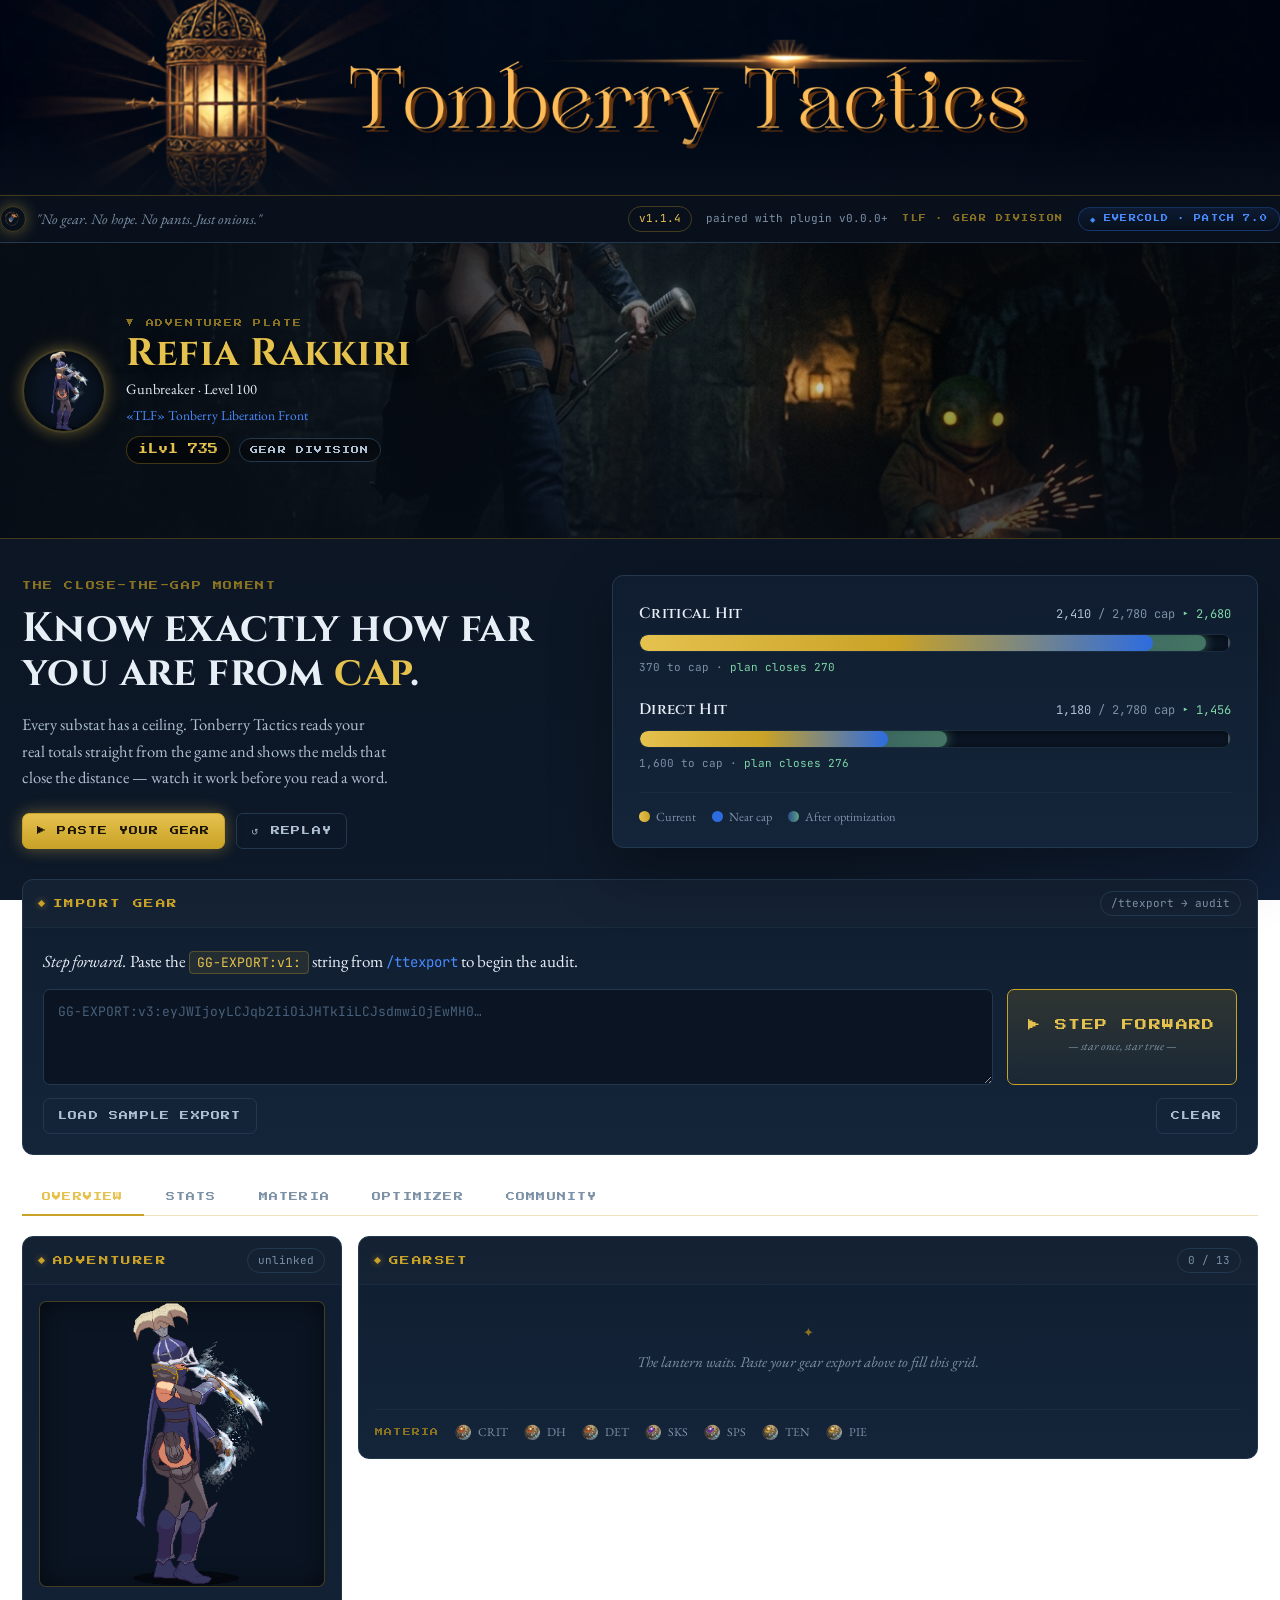
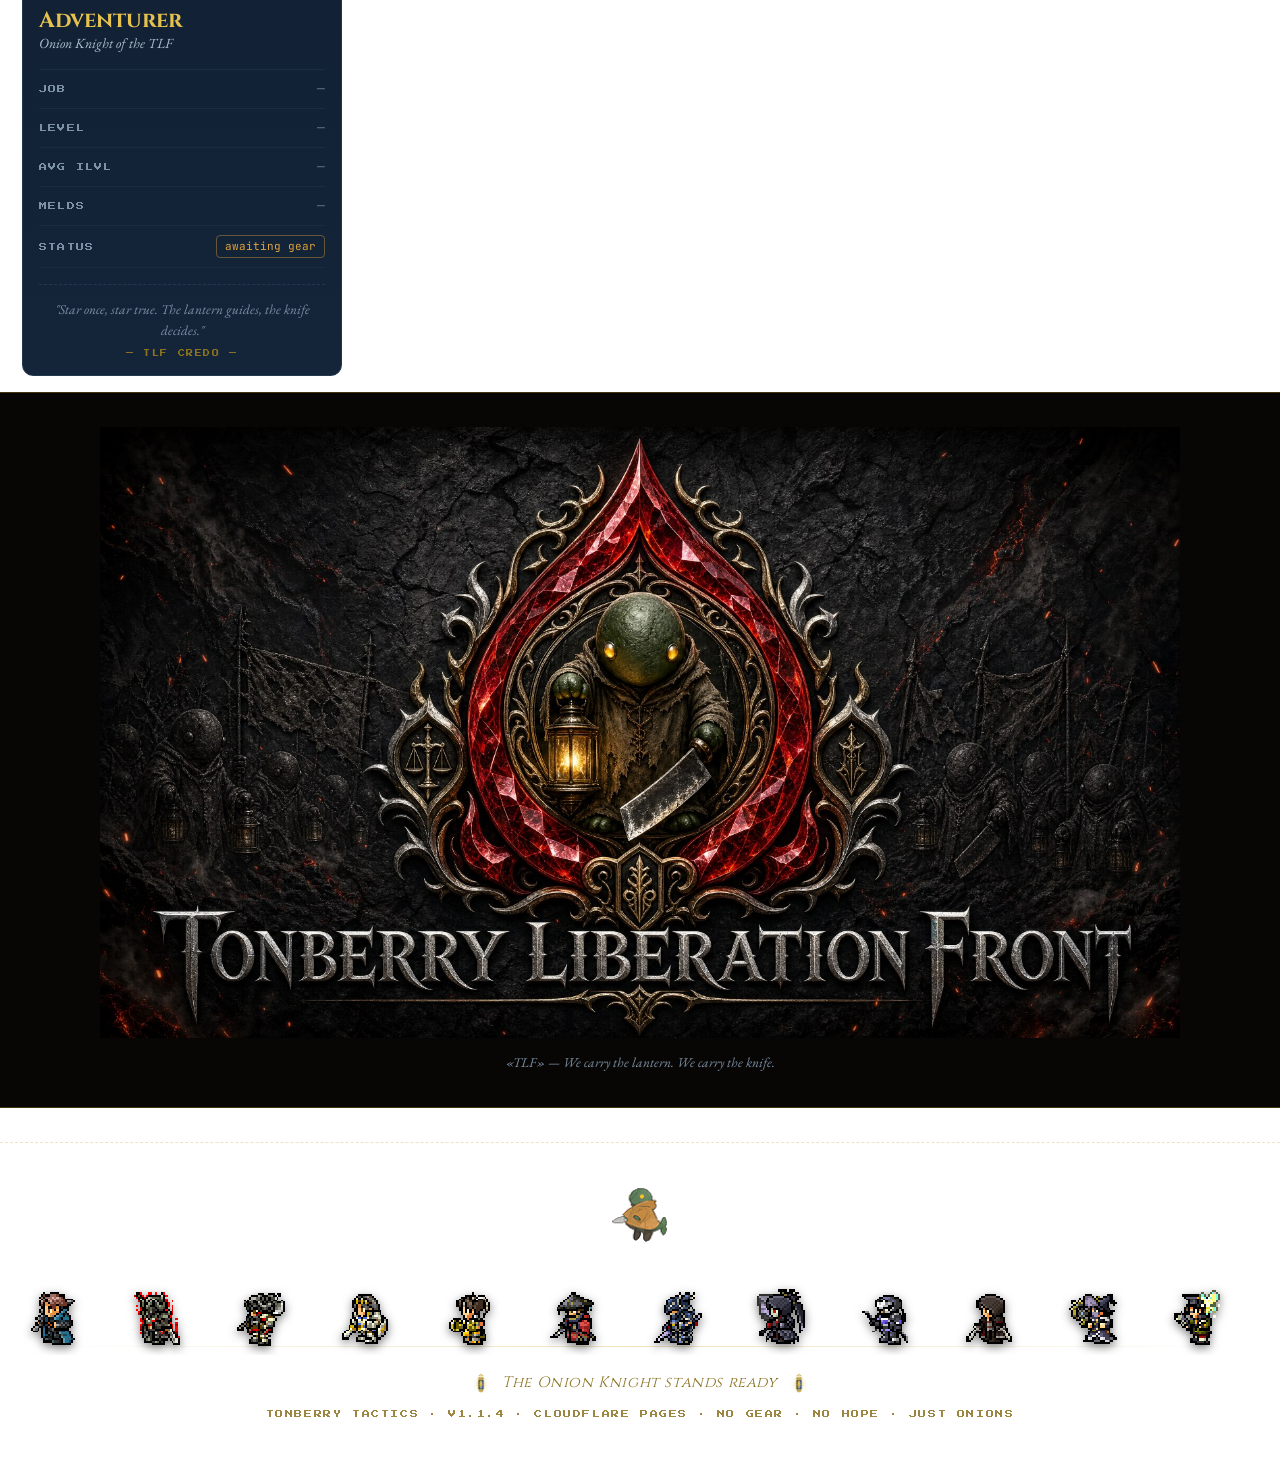
==== commit 76aa15d5: "chore(web): apply Phase 3 cosmetic updates (MateriaKey, JobGrid, AdvisorRow, Footer)" ====
--- a/docs/design/web-phase2/website/index.html
+++ b/docs/design/web-phase2/website/index.html
@@ -16,13 +16,28 @@
 </head>
 <body>
 
+<template id="__bundler_thumbnail">
+  <svg viewBox="0 0 100 100" xmlns="http://www.w3.org/2000/svg">
+    <rect width="100" height="100" fill="#0c0d12"/>
+    <radialGradient id="tg" cx="50%" cy="42%" r="55%">
+      <stop offset="0%" stop-color="#e8b860"/>
+      <stop offset="100%" stop-color="#9a6a1e"/>
+    </radialGradient>
+    <circle cx="50" cy="46" r="20" fill="url(#tg)"/>
+    <circle cx="50" cy="46" r="20" fill="none" stroke="#f4d488" stroke-width="1.4"/>
+    <ellipse cx="44" cy="40" rx="6" ry="4" fill="#fff" opacity="0.45"/>
+    <circle cx="50" cy="58" r="3" fill="#6fd0e0"/>
+    <rect x="34" y="74" width="32" height="4" rx="2" fill="#caa24a"/>
+  </svg>
+</template>
+
 <!-- ─── MASTHEAD ────────────────────────────────────────────────────────── -->
 <header class="masthead">
   <img class="mh-bg" src="assets/masthead.png" alt="Tonberry Tactics" />
 </header>
 <div class="subbar">
   <div class="wrap subbar-inner">
-    <span class="tagline">"No gear. No hope. No pants. Just onions."</span>
+    <span class="sb-left"><img class="sb-mark" src="assets/logo-circle.png" alt="TLF" /><span class="tagline">"No gear. No hope. No pants. Just onions."</span></span>
     <div class="subbar-meta">
       <span class="chip gold">v1.1.4</span>
       <span class="sub-plugin">paired with plugin v0.0.0+</span>
@@ -33,6 +48,22 @@
 </div>
 
 <!-- ─── HERO — live close-the-gap demo ──────────────────────────────────── -->
+<section class="char-banner">
+  <img class="cb-bg" src="assets/refia-dungeon.jpg" alt="Refia Rakkiri in the dungeon depths" />
+  <div class="wrap cb-inner">
+    <div class="cb-id">
+      <img class="cb-crest" src="assets/rags-mini.png" alt="Refia" />
+      <div class="cb-text">
+        <span class="cb-eyebrow">▼ Adventurer Plate</span>
+        <span class="cb-name">Refia Rakkiri</span>
+        <span class="cb-meta">Gunbreaker · Level 100</span>
+        <span class="cb-fc-line">«TLF» Tonberry Liberation Front</span>
+        <span class="cb-badges"><span class="cb-ilvl">iLvl 735</span><span class="cb-tag">Gear Division</span></span>
+      </div>
+    </div>
+  </div>
+</section>
+
 <section class="hero-demo">
   <div class="wrap hero-inner">
     <div class="hero-copy">
@@ -59,7 +90,7 @@
 
   <!-- ─── EXPORT BAR ────────────────────────────────────────────────────── -->
   <section class="panel export-bar" id="exportTop">
-    <div class="panel-hd"><span class="title">Adventurer</span><span class="chip">/ttexport → audit</span></div>
+    <div class="panel-hd"><span class="title">Import Gear</span><span class="chip">/ttexport → audit</span></div>
     <div class="panel-bd">
       <p class="export-lead"><span class="italic">Step forward.</span> Paste the <span class="tok">GG-EXPORT:v1:</span> string from <span class="cmd">/ttexport</span> to begin the audit.</p>
       <div class="export-row">
@@ -76,11 +107,17 @@
     </div>
   </section>
 
-  <!-- ─── MAIN LAYOUT ───────────────────────────────────────────────────── -->
-  <div class="layout">
-
-    <!-- LEFT: ADVENTURER -->
-    <aside class="col-left">
+  <!-- ─── TABS ─────────────────────────────────────────────────────────── -->
+  <nav class="tabs" id="tabs">
+    <button class="tab active" data-tab="overview">Overview</button>
+    <button class="tab" data-tab="stats">Stats</button>
+    <button class="tab" data-tab="materia">Materia</button>
+    <button class="tab" data-tab="optimizer">Optimizer</button>
+    <button class="tab" data-tab="community">Community</button>
+  </nav>
+
+  <div class="tabpanel active" data-panel="overview">
+    <div class="grid-2-side">
       <section class="panel">
         <div class="panel-hd"><span class="title">Adventurer</span><span class="chip" id="advTag">unlinked</span></div>
         <div class="panel-bd">
@@ -100,19 +137,18 @@
           </div>
         </div>
       </section>
-    </aside>
-
-    <!-- MIDDLE: GEARSET / STAT PROFILE / ADVISOR / AUDIT -->
-    <section class="col-mid">
-
       <section class="panel">
         <div class="panel-hd"><span class="title">Gearset</span><span class="chip" id="gearCount">0 / 13</span></div>
         <div class="panel-bd">
           <div id="gearEmpty" class="empty-state">The lantern waits. Paste your gear export above to fill this grid.</div>
           <div id="gearGrid" class="gear-grid" hidden></div>
-        </div>
-      </section>
-
+          <div class="materia-key" id="materiaKey"></div>
+        </div>
+      </section>
+    </div>
+  </div>
+
+  <div class="tabpanel" data-panel="stats">
       <section class="panel">
         <div class="panel-hd"><span class="title">Stat Profile</span><span class="chip cobalt">substats vs cap</span></div>
         <div class="panel-bd">
@@ -120,7 +156,9 @@
           <div class="stat-note"><span class="dot">●</span> <span>Materia totals from <strong>/ttexport</strong>. Derivation rows + breakpoint markers ship in v0.0.1 (Akhmorning formulas).</span></div>
         </div>
       </section>
-
+  </div>
+
+  <div class="tabpanel" data-panel="materia">
       <section class="panel">
         <div class="panel-hd"><span class="title">Materia Advisor</span><span class="chip" id="advisorChip">job priority order</span></div>
         <div class="panel-bd">
@@ -148,12 +186,10 @@
           </div>
         </div>
       </section>
-
-    </section>
-
-    <!-- RIGHT: OPTIMIZER / EXPORT / PSA / FEEDBACK / MANIFESTO -->
-    <aside class="col-right">
-
+  </div>
+
+  <div class="tabpanel" data-panel="optimizer">
+    <div class="grid-2">
       <section class="panel">
         <div class="panel-hd"><span class="title">Optimizer</span><span class="chip">config</span></div>
         <div class="panel-bd">
@@ -166,9 +202,7 @@
           <div class="job-label">Job profile</div>
           <div class="job-grid" id="jobGrid"></div>
           <div class="job-legend">
-            <span><i style="background:var(--cobalt)"></i> Tank</span>
-            <span><i style="background:var(--ok)"></i> Healer</span>
-            <span><i style="background:var(--gold)"></i> DPS</span>
+            <span>Tanks · Healers · Melee · Ranged · Casters · Crafters · Gatherers — your active job glows.</span>
           </div>
         </div>
       </section>
@@ -184,11 +218,17 @@
           </div>
         </div>
       </section>
-
+    </div>
+  </div>
+
+  <div class="tabpanel" data-panel="community">
+    <div class="grid-community">
       <section class="panel psa">
         <div class="panel-hd"><span class="title">TLF Home for Children Without Knives</span></div>
         <div class="panel-bd">
+          <div class="psa-emblem-wrap"><img class="psa-emblem" src="assets/tlf-flame-logo-768.png" alt="Tonberry Liberation Front" /></div>
           <div class="video-thumb">
+            <img class="vt-sprite" src="assets/rags-action.png" alt="" />
             <span class="v-cap">TLF Home For Children</span>
             <span class="v-sub">Refia Rakkiri · Last Onion Knight</span>
             <span class="play"></span>
@@ -236,23 +276,49 @@
           </div>
         </div>
       </section>
-
-    </aside>
+    </div>
   </div>
 </div>
+
+<section class="crest-band">
+  <img src="assets/tlf-crest-banner.jpg" alt="Tonberry Liberation Front" />
+  <div class="wrap"><p class="cb-caption">«TLF» — We carry the lantern. We carry the knife.</p></div>
+</section>
 
 <footer class="site-foot">
   <div class="wrap">
-    <div class="foot-walk">
+    <img class="foot-emblem" src="assets/tonberry-mascot.png" alt="Tonberry Liberation Front" />
+    <div class="foot-parade" id="footParade" aria-hidden="true">
       <div class="ground"></div>
-      <div class="walker"><img src="assets/onion-walker.png" alt="The Onion Knight, walking" /></div>
-    </div>
-    <div class="foot-credo">◆ &nbsp; The Onion Knight stands ready &nbsp; ◆</div>
+      <div class="parade-line" id="paradeLine"></div>
+    </div>
+    <div class="foot-credo"><img class="fc-mark" src="assets/tt-lantern-mark.svg" alt="" /> The Onion Knight stands ready <img class="fc-mark" src="assets/tt-lantern-mark.svg" alt="" /></div>
     <div class="foot-meta">Tonberry Tactics · v1.1.4 · Cloudflare Pages · No gear · No hope · Just onions</div>
   </div>
 </footer>
 
 <script>
+  // ── footer parade: 22 job sprites marching right→left, seamless loop ──────
+  (function(){
+    var line = document.getElementById('paradeLine');
+    if (!line) return;
+    var N = 22;
+    function build(){
+      for (var i = 1; i <= N; i++){
+        var n = (i < 10 ? '0' : '') + i;
+        var span = document.createElement('span');
+        span.className = 'px';
+        span.style.animationDelay = (-(i * 0.13)).toFixed(2) + 's';
+        var img = document.createElement('img');
+        img.src = 'assets/jobs-px/' + n + '.png';
+        img.alt = '';
+        span.appendChild(img);
+        line.appendChild(span);
+      }
+    }
+    build(); build(); // duplicate set → translateX(-50%) loops seamlessly
+  })();
+
   // ── cap-gauge state (mirrors GearGoblin.Core CapGauge) ───────────────────
   var SOFT_REF = 2780;
   var STAT_DEFS = ['Critical Hit','Direct Hit','Determination','Tenacity','Skill Speed','Piety'];
@@ -269,17 +335,38 @@
       { label:'Skill Speed',  value:2900, cap:2780 },
       { label:'Piety',        value:440,  cap:null }
     ],
-    gear:['Weapon','Head','Body','Hands','Legs','Feet','Ears','Neck','Wrist','Ring','Ring','Off-hand','Soul'],
+    gear:[
+      { slot:'Weapon', item:'Phantom Twinfangs', ilvl:775, melds:['det','det'] },
+      { slot:'Head',   item:'Bygone Brass Cap',  ilvl:780, melds:['crit','det'] },
+      { slot:'Body',   item:"Courtly Lover's Shirt ★", ilvl:770, melds:['dh','dh','dh'] },
+      { slot:'Hands',  item:'Bygone Brass Clawtips', ilvl:780, melds:['dh','dh'] },
+      { slot:'Legs',   item:"Courtly Lover's Trousers ★", ilvl:770, melds:['crit','crit','dh'] },
+      { slot:'Feet',   item:'Bygone Brass Sabatons', ilvl:780, melds:['det','det'] },
+      { slot:'Ears',   item:'Bygone Brass Earrings', ilvl:790, melds:['det','det'] },
+      { slot:'Neck',   item:'Bygone Brass Choker', ilvl:780, melds:['crit','crit'] },
+      { slot:'Wrist',  item:'Bygone Brass Bracelet', ilvl:780, melds:['det','det'] },
+      { slot:'Ring',   item:'Heavyweight Ring', ilvl:770, melds:['det'] },
+      { slot:'Ring',   item:'Bygone Brass Ring', ilvl:780, melds:['crit','dh'] },
+      { slot:'Soul',   item:'Soul of the Gunbreaker', ilvl:30, melds:[] }
+    ],
     audit:{ empty:['ok','0 open'], wrong:['warn','1 found'], tier:['ok','none'], over:['err','+120 SkS'], sell:['ok','keep all'] },
     advisor:[
-      ['I','Legs #4 ← DH XII','+96','+0.4%'],
-      ['II','Body #2 ← Crit XII','+74','+0.3%'],
-      ['III','Hands #3 ← Det XII','+58','+0.2%']
+      ['I','Legs #4 ← DH XII','+96','+0.4%','dh'],
+      ['II','Body #2 ← Crit XII','+74','+0.3%','crit'],
+      ['III','Hands #3 ← Det XII','+58','+0.2%','det']
     ]
   };
 
   function fmt(n){ return n.toLocaleString('en-US'); }
   var RM = window.matchMedia('(prefers-reduced-motion: reduce)').matches;
+
+  // ── materia orbs ──────────────────────────────────────────────────────────
+  var MAT = { crit:'Critical Hit', dh:'Direct Hit', det:'Determination', sks:'Skill Speed', sps:'Spell Speed', ten:'Tenacity', pie:'Piety' };
+  function orb(code, cls){ var n=MAT[code]||code; return '<img class="materia-orb'+(cls?' '+cls:'')+'" src="assets/materia/'+code+'.png" onerror="this.onerror=null;this.src=\'assets/materia/'+code+'.svg\'" alt="'+n+'" title="'+n+'" />'; }
+  function buildKey(){
+    var h=document.getElementById('materiaKey');
+    h.innerHTML='<span class="mk-label">Materia</span>'+Object.keys(MAT).map(function(k){ return '<span class="mk-item">'+orb(k)+k.toUpperCase()+'</span>'; }).join('');
+  }
 
   function gState(v,c){
     var has=c!=null, r=has&&c>0?v/c:0, over=has&&v>c, near=has&&!over&&r>=0.9;
@@ -370,21 +457,32 @@
     [['WHM','healer'],['SCH','healer'],['AST','healer'],['SGE','healer']],
     [['MNK','dps'],['DRG','dps'],['NIN','dps'],['SAM','dps'],['RPR','dps'],['VPR','dps']],
     [['BRD','dps'],['MCH','dps'],['DNC','dps']],
-    [['BLM','dps'],['RDM','dps'],['SMN','dps'],['PCT','dps']]
+    [['BLM','dps'],['RDM','dps'],['SMN','dps'],['PCT','dps']],
+    [['CRP','craft'],['BSM','craft'],['ARM','craft'],['GSM','craft'],['LTW','craft'],['WVR','craft'],['ALC','craft'],['CUL','craft']],
+    [['MIN','gather'],['BTN','gather'],['FSH','gather']]
   ];
   var activeJob='GNB';
+  // canonical FFXIV job colors for the jobstones
+  var JOBCOLORS={
+    PLD:'#A8D2E6', WAR:'#CF2621', DRK:'#D126CC', GNB:'#7E6C3F',
+    WHM:'#B4E0CE', SCH:'#8657FF', AST:'#E8D34F', SGE:'#80A0F0',
+    MNK:'#D6A02D', DRG:'#4164CD', NIN:'#AF1964', SAM:'#E46D04', RPR:'#965A90', VPR:'#10A04F',
+    BRD:'#91BA5E', MCH:'#6EE1D6', DNC:'#E2627A',
+    BLM:'#A579D6', RDM:'#E87B7B', SMN:'#2D9B78', PCT:'#F06FB0',
+    CRP:'#A98C50', BSM:'#9A9AA0', ARM:'#5B6B78', GSM:'#C9A93B', LTW:'#8B5A2B', WVR:'#B0407E', ALC:'#2E9B86', CUL:'#C77B3B',
+    MIN:'#C08A3C', BTN:'#5BA34B', FSH:'#4A8FC0'
+  };
   function renderJobs(){
     var host=document.getElementById('jobGrid'); host.innerHTML='';
     JOBS.forEach(function(rowArr){
-      var row=document.createElement('div'); row.className='job-row';
       rowArr.forEach(function(j){
-        var b=document.createElement('div');
+        var b=document.createElement('button');
         b.className='job '+j[1]+(j[0]===activeJob?' active':'');
-        b.textContent=j[0];
+        b.style.setProperty('--jc', JOBCOLORS[j[0]]||'#8a93a0');
+        b.innerHTML='<img class="jobstone" src="assets/jobs/'+j[0]+'.png" alt="'+j[0]+'" /><span class="job-abbr">'+j[0]+'</span>';
         b.onclick=function(){ activeJob=j[0]; renderJobs(); };
-        row.appendChild(b);
+        host.appendChild(b);
       });
-      host.appendChild(row);
     });
   }
 
@@ -405,24 +503,24 @@
     // gear
     document.getElementById('gearEmpty').hidden=true;
     var gg=document.getElementById('gearGrid'); gg.hidden=false; gg.innerHTML='';
-    s.gear.forEach(function(name){
+    s.gear.forEach(function(p){
       var d=document.createElement('div'); d.className='gear-slot';
-      d.innerHTML='<span class="ico"></span><span><span class="g-name">'+name+'</span><br><span class="g-meta">i'+s.ilvl+' · melded</span></span>';
+      var melds = p.melds.length ? p.melds.map(function(m){ return orb(m); }).join('') : '<span class="g-nomeld">no melds</span>';
+      d.innerHTML='<div class="g-top"><span class="g-name">'+p.item+'</span><span class="g-ilvl">i'+p.ilvl+'</span></div>'+
+        '<div class="g-sub"><span class="g-slot">'+p.slot+'</span><div class="g-melds">'+melds+'</div></div>';
       gg.appendChild(d);
     });
-    setText('gearCount','13 / 13');
+    setText('gearCount','12 / 12');
 
     renderStats(s.stats, true);
 
     // advisor
     document.getElementById('advisorEmpty').hidden=true;
     var al=document.getElementById('advisorList'); al.hidden=false; al.innerHTML='';
-    al.style.display='flex'; al.style.flexDirection='column'; al.style.gap='8px';
     s.advisor.forEach(function(r){
-      var d=document.createElement('div');
-      d.style.cssText='display:flex;align-items:center;gap:12px;padding:10px 12px;border:1px solid var(--line-soft);border-radius:7px;background:var(--sink);';
-      d.innerHTML='<span style="font-family:var(--f-pixel);font-size:9px;color:var(--gold-bright);">'+r[0]+'</span>'+
-        '<span style="font-family:var(--f-data);font-size:13px;color:var(--fg);flex:1;">'+r[1]+' <span style="color:var(--ok);">('+r[2]+')</span></span>'+
+      var d=document.createElement('div'); d.className='advisor-row';
+      d.innerHTML='<span class="ad-rank">'+r[0]+'</span>'+orb(r[4],'ad-orb')+
+        '<span class="ad-text">'+r[1]+' <span class="ad-gain">('+r[2]+')</span></span>'+
         '<span class="chip cobalt">'+r[3]+'</span>';
       al.appendChild(d);
     });
@@ -455,6 +553,16 @@
     b.classList.add('active');
   });
 
+  document.getElementById('tabs').addEventListener('click', function(e){
+    var b=e.target.closest('.tab'); if(!b) return;
+    this.querySelectorAll('.tab').forEach(function(x){ x.classList.remove('active'); });
+    b.classList.add('active');
+    var t=b.dataset.tab;
+    document.querySelectorAll('.tabpanel').forEach(function(p){ p.classList.toggle('active', p.dataset.panel===t); });
+    var top=document.getElementById('tabs').getBoundingClientRect().top+window.scrollY-80;
+    if(window.scrollY>top) window.scrollTo({top:top, behavior:'smooth'});
+  });
+
   document.getElementById('sampleBtn').onclick=loadSample;
   document.getElementById('stepBtn').onclick=function(){
     if(document.getElementById('exportInput').value.trim()) loadSample(); else loadSample();
@@ -464,6 +572,7 @@
 
   // init: hero demo + empty tool state
   buildHero(); playHero();
+  buildKey();
   renderStats(EMPTY, false);
   renderJobs();
 </script>
--- a/docs/design/web-phase2/website/styles.css
+++ b/docs/design/web-phase2/website/styles.css
@@ -131,6 +131,60 @@
   border:1px solid var(--line-cobalt); border-radius:999px; padding:6px 11px;
   background:linear-gradient(180deg, rgba(45,108,223,0.12), transparent);
 }
+.subbar .sb-left { display:flex; align-items:center; gap:10px; }
+.sb-mark { width:26px; height:26px; border-radius:50%; flex:none; border:1px solid var(--line-gold); box-shadow:var(--glow-gold); object-fit:cover; }
+
+/* ── character banner (cinematic, Lodestone-style) ────────────────────────── */
+.char-banner {
+  position:relative; width:100%; height:clamp(216px,25vw,296px); overflow:hidden;
+  background:#070d16; border-bottom:1px solid var(--line-gold);
+}
+.char-banner .cb-bg { position:absolute; inset:0; width:100%; height:100%; object-fit:cover; object-position:center 32%; z-index:0; }
+.char-banner::after {
+  content:""; position:absolute; inset:0; z-index:1; pointer-events:none;
+  background:
+    linear-gradient(90deg, rgba(7,13,22,0.94) 0%, rgba(7,13,22,0.7) 34%, rgba(7,13,22,0.15) 64%, rgba(7,13,22,0.55) 100%),
+    linear-gradient(180deg, rgba(7,13,22,0.35), transparent 38%, rgba(7,13,22,0.65));
+}
+.cb-inner { position:relative; z-index:2; height:100%; display:flex; align-items:center; }
+.cb-id { display:flex; align-items:center; gap:20px; }
+.cb-crest {
+  width:84px; height:84px; flex:none; border-radius:50%; object-fit:cover; background:var(--sink);
+  border:2px solid var(--line-gold); box-shadow:var(--glow-gold), inset 0 0 18px rgba(0,0,0,0.7);
+}
+.cb-text { display:flex; flex-direction:column; gap:5px; }
+.cb-eyebrow { font-family:var(--f-pixel); font-size:8px; letter-spacing:1.8px; text-transform:uppercase; color:var(--gold-dim); }
+.cb-name { font-family:var(--f-display); font-weight:700; font-size:clamp(1.8rem,3vw,2.6rem); color:var(--gold-bright); line-height:1; letter-spacing:0.5px; text-shadow:0 2px 14px rgba(0,0,0,0.85); }
+.cb-meta { font-family:var(--f-body); font-size:14.5px; color:var(--fg); white-space:nowrap; }
+.cb-meta .cb-fc { color:var(--cobalt-bright); }
+.cb-fc-line { font-family:var(--f-body); font-size:13.5px; color:var(--cobalt-bright); white-space:nowrap; }
+.cb-badges { display:flex; align-items:center; gap:9px; margin-top:5px; }
+.cb-ilvl { font-family:var(--f-pixel); font-size:10px; color:var(--gold-bright); border:1px solid var(--line-gold); border-radius:999px; padding:5px 11px; background:rgba(0,0,0,0.45); }
+.cb-tag { font-family:var(--f-pixel); font-size:8px; letter-spacing:1.2px; text-transform:uppercase; color:var(--fg-2); border:1px solid var(--line); border-radius:999px; padding:5px 10px; background:rgba(0,0,0,0.4); }
+
+/* ── TLF crest band (full-bleed) ──────────────────────────────────────────── */
+.crest-band { background:#080604; text-align:center; padding:34px 0; border-top:1px solid var(--line-gold); border-bottom:1px solid var(--line-gold); }
+.crest-band img { display:block; width:100%; max-width:1080px; height:auto; margin:0 auto; }
+.crest-band .cb-caption { font-family:var(--f-body); font-style:italic; font-size:13.5px; color:var(--fg-muted); margin-top:14px; }
+
+/* ── tabs (character-sheet) ───────────────────────────────────────────────── */
+.tabs { display:flex; gap:2px; border-bottom:1px solid var(--line-gold); margin:24px 0 20px; flex-wrap:wrap; }
+.tab {
+  font-family:var(--f-pixel); font-size:9px; letter-spacing:1.2px; text-transform:uppercase;
+  padding:13px 20px; background:transparent; border:none; border-bottom:2px solid transparent;
+  color:var(--fg-muted); cursor:pointer; transition:color .16s ease, border-color .16s ease; margin-bottom:-1px;
+}
+.tab:hover { color:var(--fg-2); }
+.tab.active { color:var(--gold-bright); border-bottom-color:var(--gold); }
+.tabpanel { display:none; }
+.tabpanel.active { display:block; animation:tabfade .35s ease; }
+@keyframes tabfade { from { opacity:0; transform:translateY(6px); } to { opacity:1; transform:none; } }
+.grid-2-side { display:grid; grid-template-columns:320px minmax(0,1fr); gap:16px; align-items:start; }
+.grid-2 { display:grid; grid-template-columns:repeat(2,minmax(0,1fr)); gap:16px; align-items:start; }
+.grid-community { display:grid; grid-template-columns:1.15fr 1fr; gap:16px; align-items:start; }
+.grid-community .manifesto { grid-column:1 / -1; }
+@media (max-width:860px) { .grid-2-side, .grid-2, .grid-community { grid-template-columns:1fr; } }
+@media (prefers-reduced-motion:reduce) { .tabpanel.active { animation:none; } }
 
 /* ── HERO — the "close-the-gap" live demo ─────────────────────────────────── */
 .hero-demo { padding:34px 0 8px; }
@@ -265,12 +319,31 @@
 /* ── gearset grid ─────────────────────────────────────────────────────────── */
 .gear-grid { display:grid; grid-template-columns:repeat(2,1fr); gap:8px; }
 .gear-slot {
-  display:flex; align-items:center; gap:10px; padding:9px 11px; border:1px solid var(--line-soft);
+  display:flex; flex-direction:column; gap:8px; padding:10px 12px; border:1px solid var(--line-soft);
   border-radius:var(--radius-sm); background:var(--sink);
 }
-.gear-slot .ico { width:26px; height:26px; border-radius:4px; background:var(--panel-2); border:1px solid var(--line); flex:none; }
-.gear-slot .g-name { font-family:var(--f-body); font-size:13px; color:var(--fg-2); line-height:1.2; }
-.gear-slot .g-meta { font-family:var(--f-data); font-size:10px; color:var(--fg-muted); }
+.gear-slot .g-top { display:flex; align-items:baseline; justify-content:space-between; gap:8px; }
+.gear-slot .g-name { font-family:var(--f-body); font-size:13.5px; color:var(--fg); line-height:1.25; }
+.gear-slot .g-ilvl { font-family:var(--f-data); font-size:11px; color:var(--gold-bright); flex:none; }
+.gear-slot .g-sub { display:flex; align-items:center; justify-content:space-between; gap:8px; }
+.gear-slot .g-slot { font-family:var(--f-pixel); font-size:7.5px; letter-spacing:1px; color:var(--gold-dim); text-transform:uppercase; }
+.g-melds { display:flex; align-items:center; gap:5px; }
+.g-nomeld { font-family:var(--f-body); font-style:italic; font-size:11px; color:var(--fg-faint); }
+.materia-orb { width:20px; height:20px; display:block; flex:none; }
+
+/* ── materia key (legend) ─────────────────────────────────────────────────── */
+.materia-key { display:flex; flex-wrap:wrap; align-items:center; gap:11px 16px; margin-top:14px; padding-top:13px; border-top:1px solid var(--line-soft); font-family:var(--f-body); font-size:12px; color:var(--fg-muted); }
+.mk-label { font-family:var(--f-pixel); font-size:8px; letter-spacing:1.2px; text-transform:uppercase; color:var(--gold-dim); }
+.mk-item { display:flex; align-items:center; gap:6px; }
+.materia-key .materia-orb { width:17px; height:17px; }
+
+/* ── advisor rows ─────────────────────────────────────────────────────────── */
+.advisor-row { display:flex; align-items:center; gap:11px; padding:10px 12px; border:1px solid var(--line-soft); border-radius:var(--radius-sm); background:var(--sink); }
+.advisor-row + .advisor-row { margin-top:8px; }
+.advisor-row .ad-rank { font-family:var(--f-pixel); font-size:9px; color:var(--gold-bright); width:16px; flex:none; }
+.advisor-row .ad-orb { width:24px; height:24px; }
+.advisor-row .ad-text { font-family:var(--f-data); font-size:13px; color:var(--fg); flex:1; }
+.advisor-row .ad-gain { color:var(--ok); }
 
 /* ── stat profile (cap gauges) ────────────────────────────────────────────── */
 .stat-grid { display:grid; grid-template-columns:repeat(2,1fr); gap:16px 22px; }
@@ -323,24 +396,36 @@
 .mode-desc { font-family:var(--f-body); font-style:italic; font-size:13px; color:var(--fg-muted); margin-bottom:16px; }
 .mode-desc b { color:var(--fg-2); font-style:normal; }
 .job-label { font-family:var(--f-pixel); font-size:8px; letter-spacing:1.4px; color:var(--gold-dim); text-transform:uppercase; margin-bottom:9px; }
-.job-grid { display:flex; flex-direction:column; gap:6px; }
-.job-row { display:grid; grid-auto-flow:column; grid-auto-columns:1fr; gap:6px; }
+.job-grid { display:grid; grid-template-columns:repeat(8,1fr); gap:7px; }
+.job-row { display:grid; grid-template-columns:repeat(8,1fr); gap:7px; }
 .job {
-  font-family:var(--f-data); font-size:11px; font-weight:600; letter-spacing:0.5px; text-align:center;
-  padding:7px 4px; border:1px solid var(--line-soft); border-radius:5px; background:var(--sink);
-  color:var(--fg-muted); cursor:pointer; transition:all .14s ease;
-}
-.job:hover { border-color:var(--line-gold); color:var(--fg); }
-.job.tank.active   { background:rgba(45,108,223,0.18); border-color:var(--cobalt); color:var(--cobalt-bright); box-shadow:0 0 10px rgba(45,108,223,0.3); }
-.job.healer.active { background:rgba(58,157,110,0.18); border-color:var(--ok); color:#7fd6a6; box-shadow:0 0 10px rgba(58,157,110,0.3); }
-.job.dps.active    { background:rgba(201,162,39,0.18); border-color:var(--gold); color:var(--gold-bright); box-shadow:var(--glow-gold); }
-.job-legend { display:flex; gap:14px; margin-top:11px; font-family:var(--f-body); font-size:12px; color:var(--fg-muted); }
+  min-width:0; display:flex; flex-direction:column; align-items:center; gap:6px;
+  padding:9px 4px 7px; border:1px solid transparent; border-radius:9px; background:transparent;
+  cursor:pointer; transition:background .14s ease, border-color .14s ease;
+}
+.job:hover { background:var(--sink); border-color:var(--line-soft); }
+.jobstone {
+  width:38px; height:38px; flex:none; display:block; object-fit:contain;
+  image-rendering:auto;
+  filter:saturate(0.9) brightness(0.9) drop-shadow(0 1px 2px rgba(0,0,0,0.5));
+  transition:filter .16s ease, transform .16s ease;
+}
+.job-abbr { font-family:var(--f-data); font-size:10px; font-weight:600; letter-spacing:0.6px; color:var(--fg-muted); transition:color .14s ease; }
+.job:hover .job-abbr { color:var(--fg-2); }
+.job:hover .jobstone { transform:translateY(-1px); filter:saturate(1) brightness(1.04) drop-shadow(0 2px 4px rgba(0,0,0,0.55)); }
+.job.active { border-color:var(--jc); background:rgba(255,255,255,0.05); }
+.job.active .job-abbr { color:var(--fg); }
+.job.active .jobstone { filter:saturate(1.08) brightness(1.08) drop-shadow(0 0 8px var(--jc)); }
+.job-legend { display:flex; gap:14px; margin-top:13px; font-family:var(--f-body); font-size:12px; color:var(--fg-muted); flex-wrap:wrap; }
 .job-legend span { display:flex; align-items:center; gap:5px; }
 .job-legend i { width:8px; height:8px; border-radius:2px; }
 
 /* ── PSA / feedback / manifesto ───────────────────────────────────────────── */
 .psa .panel-hd .title { color:var(--tonberry); }
 .psa .panel-hd .title::before { background:var(--tonberry); box-shadow:0 0 6px rgba(155,192,99,0.6); }
+.psa-emblem-wrap { text-align:center; margin-bottom:14px; }
+.psa-emblem { width:118px; height:118px; display:inline-block; border-radius:10px; border:1px solid var(--line-soft); }
+.video-thumb .vt-sprite { position:absolute; right:6px; bottom:0; height:98%; width:auto; image-rendering:pixelated; z-index:0; filter:drop-shadow(0 3px 8px rgba(0,0,0,0.6)); }
 .video-thumb {
   position:relative; width:100%; aspect-ratio:16/9; border-radius:var(--radius-sm); overflow:hidden;
   background:linear-gradient(135deg, #1a2533, #0c1420); border:1px solid var(--line); margin-bottom:13px;
@@ -375,17 +460,22 @@
 
 /* ── site footer (walking Onion Knight) ───────────────────────────────────── */
 .site-foot { border-top:1px dashed var(--line-gold); margin-top:34px; padding:38px 0 54px; text-align:center; }
-.foot-walk { position:relative; height:80px; margin-bottom:14px; }
-.foot-walk .ground { position:absolute; left:12%; right:12%; bottom:8px; height:1px;
+.foot-parade { position:relative; height:92px; margin-bottom:16px; overflow:hidden; }
+.foot-parade .ground { position:absolute; left:0; right:0; bottom:8px; height:1px;
   background:linear-gradient(90deg, transparent, var(--line-gold), transparent); }
-.foot-walk .walker { position:absolute; bottom:8px; left:6%; animation:tt-walk 19s ease-in-out infinite; }
-.foot-walk .walker img { display:block; height:70px; image-rendering:pixelated; transform-origin:bottom center;
-  animation:tt-bob .62s steps(2,end) infinite; filter:drop-shadow(0 3px 5px rgba(0,0,0,0.5)); }
-@keyframes tt-walk { 0%{ left:7%; } 50%{ left:81%; } 100%{ left:7%; } }
+.parade-line { position:absolute; bottom:9px; left:0; display:flex; align-items:flex-end;
+  animation:tt-march 52s linear infinite; will-change:transform; }
+.parade-line .px { flex:0 0 auto; margin-right:42px; display:flex; align-items:flex-end;
+  animation:tt-bob .6s steps(2,end) infinite; }
+.parade-line .px img { display:block; height:62px; width:auto; image-rendering:pixelated;
+  transform:scaleX(1); transform-origin:bottom center; filter:drop-shadow(0 3px 5px rgba(0,0,0,0.5)); }
+@keyframes tt-march { from { transform:translateX(0); } to { transform:translateX(-50%); } }
 @keyframes tt-bob { 0%,100%{ transform:translateY(0); } 50%{ transform:translateY(-4px); } }
-.foot-credo { font-family:var(--f-display); font-style:italic; font-size:15px; color:var(--gold-dim); letter-spacing:0.6px; }
+.foot-emblem { width:66px; height:66px; display:block; margin:0 auto 16px; border-radius:10px; opacity:0.95; }
+.foot-credo { font-family:var(--f-display); font-style:italic; font-size:15px; color:var(--gold-dim); letter-spacing:0.6px; display:flex; align-items:center; justify-content:center; gap:12px; }
+.foot-credo .fc-mark { width:18px; height:22px; opacity:0.85; }
 .foot-meta { font-family:var(--f-pixel); font-size:8px; letter-spacing:1.6px; color:var(--gold-dim); text-transform:uppercase; margin-top:13px; opacity:0.85; }
-@media (prefers-reduced-motion: reduce) { .foot-walk .walker { animation:none; left:auto; right:auto; left:calc(50% - 35px); } .foot-walk .walker img { animation:none; } }
+@media (prefers-reduced-motion: reduce) { .parade-line { animation:none; position:relative; flex-wrap:wrap; justify-content:center; gap:6px 20px; } .parade-line .px { animation:none; } }
 
 /* ── responsive ───────────────────────────────────────────────────────────── */
 @media (max-width:1080px) {
